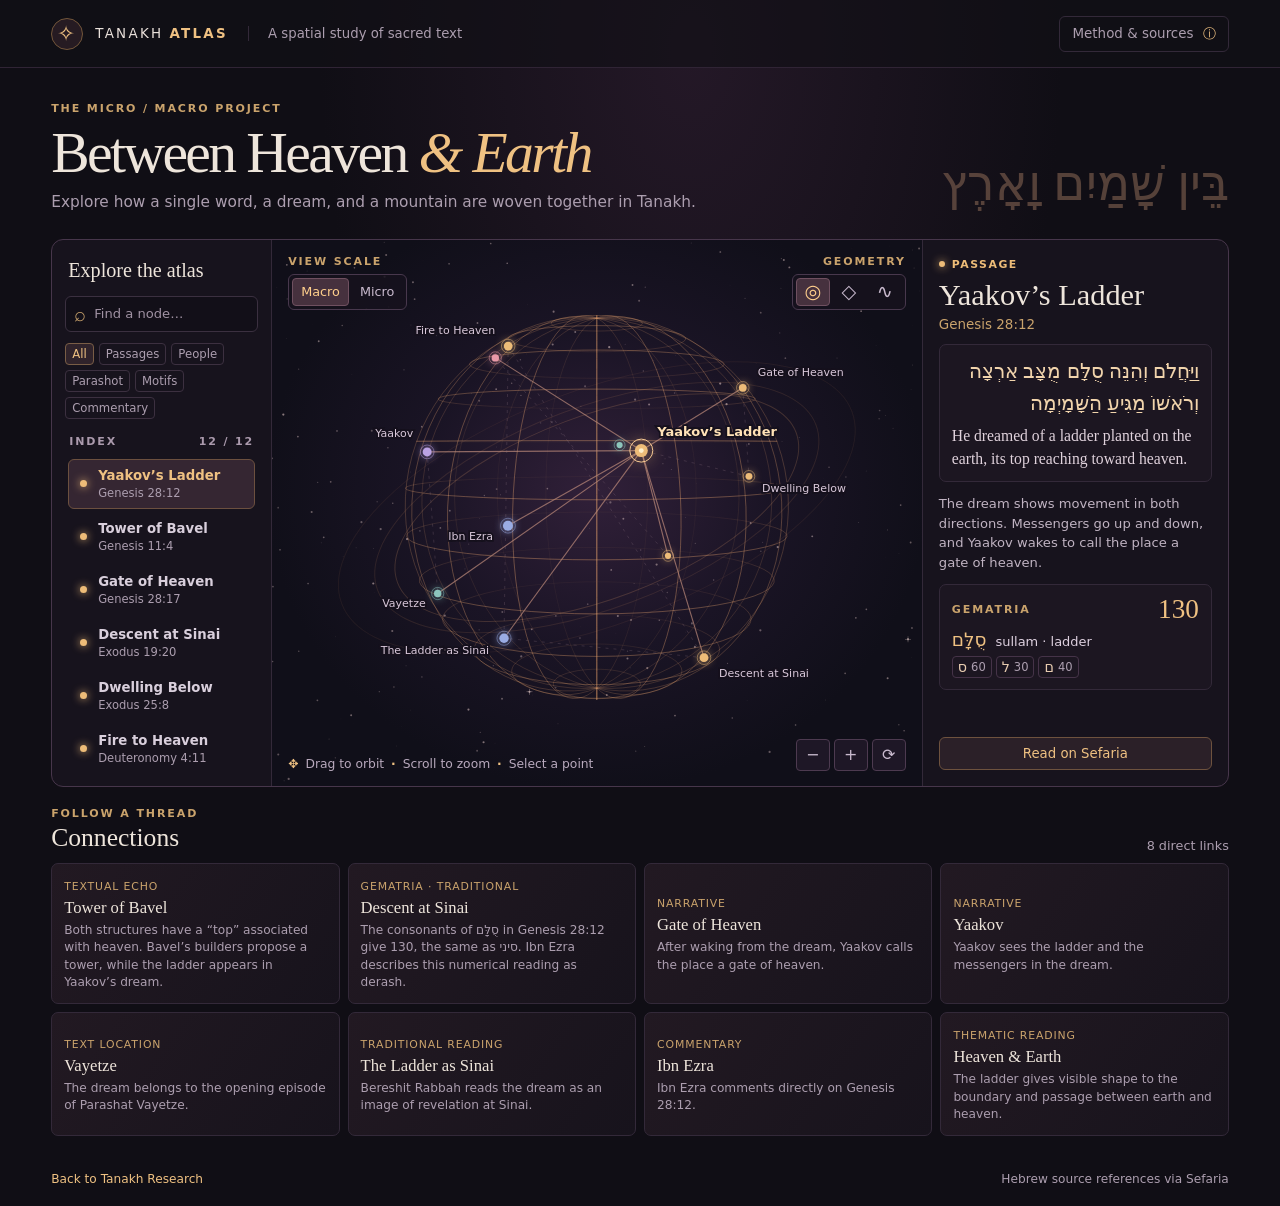
==== docs/atlas/index.html @ 1f118c9b "Publish the interactive Tanakh Atlas" ====
<!doctype html>
<html lang="en">
<head>
<meta charset="utf-8"><meta name="viewport" content="width=device-width, initial-scale=1">
<meta name="description" content="Explore Tanakh and Jewish source texts through an interactive, three-dimensional atlas.">
<title>Tanakh Atlas</title>
<link rel="stylesheet" href="atlas.css"><script src="data.js" defer></script><script src="atlas.js" defer></script>
</head>
<body>
<header class="top"><a class="brand" href="./"><span class="sigil" aria-hidden="true">✧</span> TANAKH <b>ATLAS</b></a><span class="brand-note">A spatial study of sacred text</span><button id="method" class="subtle" type="button">Method &amp; sources <span aria-hidden="true">ⓘ</span></button></header>
<main>
  <section class="intro"><div><div class="eyebrow">THE MICRO / MACRO PROJECT</div><h1>Between Heaven <i>&amp; Earth</i></h1><p>Explore how a single word, a dream, and a mountain are woven together in Tanakh.</p></div><span class="intro-hebrew" lang="he" dir="rtl" aria-hidden="true">בֵּין שָׁמַיִם וָאָרֶץ</span></section>
  <section class="workbench" aria-label="Interactive atlas">
    <aside class="browser">
      <h2>Explore the atlas</h2>
      <label class="search"><span aria-hidden="true">⌕</span><input id="search" type="search" placeholder="Find a node…" aria-label="Find a node"></label>
      <div class="filters" aria-label="Node type filters"></div>
      <div class="list-head"><span>INDEX</span><span id="count"></span></div>
      <div id="node-list" class="node-list"></div>
    </aside>
    <section class="scene" aria-label="Three-dimensional model">
      <div class="scene-top"><div><div class="eyebrow">VIEW SCALE</div><div class="segments" id="scales" aria-label="View scale"><button data-scale="macro" aria-pressed="true">Macro</button><button data-scale="micro" aria-pressed="false">Micro</button></div></div><div class="geometry"><div class="eyebrow">GEOMETRY</div><div class="segments" id="shapes" aria-label="Geometry"><button data-shape="sphere" aria-pressed="true" title="Sphere" aria-label="Sphere">◎</button><button data-shape="diamond" aria-pressed="false" title="Octahedron" aria-label="Octahedron">◇</button><button data-shape="helix" aria-pressed="false" title="Helix" aria-label="Helix">∿</button></div></div></div>
      <canvas id="universe" tabindex="0" aria-label="Rotatable 3D atlas. Drag to rotate, scroll to zoom, or use arrow keys and plus and minus. Select a node in the index or in the model."></canvas>
      <div class="scene-bottom"><p><span aria-hidden="true">✥</span> Drag to orbit <b>·</b> Scroll to zoom <b>·</b> Select a point</p><div class="camera" aria-label="Camera controls"><button id="minus" aria-label="Zoom out">−</button><button id="plus" aria-label="Zoom in">+</button><button id="reset" aria-label="Reset camera" title="Reset camera">⟳</button></div></div>
    </section>
    <aside class="inspector" aria-label="Selected node details" id="inspector"></aside>
  </section>
  <section class="connections" aria-labelledby="links-heading"><div class="connections-head"><div><div class="eyebrow">FOLLOW A THREAD</div><h2 id="links-heading">Connections</h2></div><span id="edge-count"></span></div><div id="edges" class="edge-list"></div></section>
</main>
<footer><a href="../">Back to Tanakh Research</a><span>Hebrew source references via Sefaria</span></footer>
<dialog id="guide"><div class="dialog-top"><h2>Method &amp; sources</h2><form method="dialog"><button aria-label="Close">×</button></form></div><p>This first atlas follows images of heaven and earth from Yaakov’s dream to Bavel, Sinai, and the Mishkan. It includes Torah passages, a person, parashot, motifs, and rabbinic readings. The source pane gives the reference, a Hebrew excerpt when available, the English sense, and a link to Sefaria.</p><dl><dt>Macro</dt><dd>The full set of nodes and documented links for this atlas.</dd><dt>Micro</dt><dd>The selected node and its direct neighbors. Following a link brings the new node’s neighborhood into view.</dd><dt>Geometry</dt><dd>Sphere, octahedron, and helix are three layouts for the same graph. Spatial proximity follows the layout. The labeled links carry the textual or interpretive relationships.</dd><dt>Gematria</dt><dd>Standard values (mispar hechrechi), with final letters valued like their ordinary forms. Vowel points, accents, punctuation, and spaces are ignored. Values apply to the specific Hebrew spelling shown. Numeric equality can be the basis of a derash, as with the ladder and Sinai.</dd><dt>Relationship labels</dt><dd>Text and narrative links come from the passages. Traditional links point to a named Jewish source. Thematic links represent a reading proposed by this atlas.</dd></dl><form method="dialog"><button class="action">Return to atlas</button></form></dialog>
</body></html>
---- docs/atlas/atlas.css ----
:root {
  color-scheme:dark; --bg:#100e15; --panel:#17131d; --line:#332939;
  --ink:#eee5db; --muted:#ac9eaf; --gold:#efc182; --soft-gold:#caa36c;
  font-family:system-ui,sans-serif; color:var(--ink); background:var(--bg);
}
* {box-sizing:border-box}
body {margin:0;min-width:280px;background:radial-gradient(ellipse at 54% 4%,#241827 0%,transparent 38%),var(--bg)}
button,input {font:inherit}
button {cursor:pointer;color:inherit}
a {color:var(--gold);text-decoration:none}
button:focus-visible,a:focus-visible,input:focus-visible,canvas:focus-visible {outline:2px solid var(--gold);outline-offset:3px}
button:disabled {cursor:default}
.top {height:68px;display:flex;align-items:center;gap:20px;padding:0 clamp(18px,4vw,64px);border-bottom:1px solid #302435;background:#111016aa}
.brand {display:flex;align-items:center;gap:6px;letter-spacing:.17em;font-size:.84rem;color:#eae1db;white-space:nowrap}
.brand b {color:var(--gold);font-weight:650}
.sigil {width:32px;height:32px;display:grid;place-items:center;margin-right:6px;border:1px solid #73563a;border-radius:50%;color:var(--gold);font-size:1.35rem;background:#261b22}
.brand-note {border-left:1px solid var(--line);padding-left:19px;color:var(--muted);font-size:.83rem}
.subtle {margin-left:auto;background:none;border:1px solid var(--line);border-radius:6px;padding:8px 12px;font-size:.84rem;color:var(--muted)}
.subtle span {color:var(--gold);padding-left:5px}
.subtle:hover,.camera button:hover,.segments button:hover {background:#332739;color:var(--ink)}
main {width:min(1500px,100%);margin:auto;padding:0 clamp(14px,4vw,64px)}
.intro {position:relative;display:flex;align-items:end;justify-content:space-between;gap:20px;padding:34px 0 24px}
.eyebrow,.list-head {font-size:.69rem;letter-spacing:.17em;color:var(--soft-gold);font-weight:650}
h1,h2,h3,p {margin:0}
h1,h2,h3 {font-family:Georgia,serif;font-weight:400}
h1 {font-size:clamp(2.35rem,4.5vw,4.25rem);line-height:1.02;letter-spacing:-.045em;margin:9px 0 8px}
h1 i {color:var(--gold);font-weight:400}
.intro p {color:var(--muted);font-size:.96rem;line-height:1.55}
.intro-hebrew {font-family:Georgia,serif;font-size:clamp(1.6rem,3.8vw,3.5rem);color:#8e6b57;opacity:.55;white-space:nowrap;margin-bottom:3px}
.workbench {display:grid;grid-template-columns:minmax(190px,220px) minmax(0,1fr) minmax(270px,306px);min-height:518px;border:1px solid #47364b;border-radius:12px;overflow:hidden;background:var(--panel)}
.browser,.inspector {min-width:0}
.browser {padding:19px 13px 14px;border-right:1px solid var(--line)}
.browser h2 {font-size:1.26rem;margin:0 3px 14px}
.search {display:flex;align-items:center;gap:6px;border:1px solid #3b3040;border-radius:6px;padding:0 8px;color:var(--soft-gold);background:#120f18;height:36px}
.search span {font-size:1.25rem}
.search input {width:100%;min-width:0;color:var(--ink);background:none;border:0;font-size:.82rem}
.search input::placeholder {color:#a092a3}
.filters {display:flex;gap:5px;flex-wrap:wrap;margin:11px 0 16px}
.filters button {font-size:.73rem;border:1px solid #3c3040;background:none;color:var(--muted);border-radius:4px;padding:3px 6px}
.filters button:hover,.filters button[aria-pressed=true] {color:var(--gold);border-color:#795d46;background:#30232b}
.list-head {display:flex;justify-content:space-between;color:#ab9aad;padding:0 4px 8px}
.node-list {display:grid;gap:3px;max-height:316px;overflow:auto;scrollbar-color:#5d475e transparent;padding:3px}
.node-row {width:100%;background:transparent;border:1px solid transparent;border-radius:6px;text-align:left;padding:8px 6px;display:grid;grid-template-columns:17px minmax(0,1fr);align-items:center;gap:6px;color:#d9cfdc}
.node-row:hover {background:#24202c}
.node-row[aria-current=true] {background:#352632;border-color:#6c503f;color:var(--gold)}
.node-row strong,.node-row small {display:block;overflow-wrap:anywhere}
.node-row strong {font-size:.83rem;font-weight:550}
.node-row small {font-size:.72rem;color:var(--muted);margin-top:3px}
.dot {width:7px;height:7px;border-radius:100%;background:var(--dot);box-shadow:0 0 9px var(--dot);justify-self:center}
.empty {padding:12px 4px;color:var(--muted);font-size:.86rem}
.scene {position:relative;min-width:0;min-height:520px;isolation:isolate;background:radial-gradient(ellipse at 50% 46%,#312039 0%,#1a1425 38%,#100f19 72%)}
.scene-top,.scene-bottom {position:absolute;left:0;right:0;z-index:2;display:flex;justify-content:space-between;align-items:end;padding:15px 16px;pointer-events:none}
.scene-top {top:0}.scene-bottom {bottom:0}
.scene-top button,.scene-bottom button {pointer-events:auto}
.geometry {text-align:right}
.segments {margin-top:6px;display:inline-flex;gap:2px;border:1px solid #48384d;background:#17121ddd;border-radius:6px;padding:3px}
.segments button,.camera button {border:1px solid transparent;background:none;border-radius:4px;color:#c9bace;min-width:34px;padding:5px 8px;font-size:.8rem;line-height:1.2}
.geometry button {font-size:1.2rem;padding:0 7px;min-height:28px}
.segments button[aria-pressed=true] {background:#46313e;border-color:#6f5060;color:#ffcf8c}
#universe {position:absolute;inset:0;width:100%;height:100%;display:block;touch-action:none;cursor:grab}
#universe.drag {cursor:grabbing}
#universe.hot {cursor:pointer}
.scene-bottom p {font-size:.77rem;color:#b8a9bd}
.scene-bottom p span,.scene-bottom p b {color:var(--gold);margin-right:3px}
.scene-bottom p b {margin-left:3px}
.camera {display:flex;gap:4px}
.camera button {background:#1e1726;border-color:#4d3a50;font-size:1rem;min-height:31px}
.inspector {border-left:1px solid var(--line);padding:18px 16px 16px;display:flex;flex-direction:column;gap:12px}
.card-type {font-size:.68rem;letter-spacing:.14em;text-transform:uppercase;color:var(--dot);display:flex;align-items:center;gap:7px;font-weight:650}
.card-type .dot {width:6px;height:6px}
.inspector h2 {font-size:1.9rem;line-height:1.05;margin-top:9px}
.reference {font-size:.84rem;color:var(--soft-gold);margin-top:6px}
.detail-box,.gem-box {border:1px solid var(--line);border-radius:7px;background:#1c1621;padding:11px 12px}
.hebrew {font-family:Georgia,serif;font-size:1.28rem;line-height:1.55;color:#f1d4ac;margin-bottom:5px}
.gloss {font-family:Georgia,serif;font-size:.98rem;line-height:1.45;color:#e0d2dc}
.node-note {font-size:.82rem;color:#c0b3c2;line-height:1.48}
.gem-box {display:grid;gap:6px}
.gem-top {display:flex;align-items:center;justify-content:space-between;gap:8px}
.gem-number {font-family:Georgia,serif;font-size:1.7rem;line-height:1;color:var(--gold)}
.gem-word {color:#ddd0df;font-size:.81rem}
.gem-word b {font-weight:450;color:var(--gold);font-size:1.15rem;margin-right:5px}
.letters {display:flex;flex-wrap:wrap;gap:4px}
.letters span {font-size:.72rem;color:var(--muted);border:1px solid #453348;padding:2px 5px;border-radius:4px}
.letters b {color:#e8ccb0;font-size:.89rem;font-weight:400;margin-right:4px}
.source-link,.action {display:block;text-align:center;border:1px solid #6e523e;background:#2b2028;color:var(--gold);border-radius:6px;padding:8px 10px;font-size:.83rem}
.source-link {margin-top:auto}
.source-link:hover,.action:hover {background:#41303a}
.connections {padding-top:20px}
.connections-head {display:flex;justify-content:space-between;align-items:end;margin-bottom:10px}
.connections h2 {font-size:1.6rem;margin-top:3px}
#edge-count {color:var(--muted);font-size:.8rem}
.edge-list {display:grid;grid-template-columns:repeat(4,minmax(0,1fr));gap:8px}
.edge {display:block;text-align:left;width:100%;padding:11px 12px;border-radius:7px;background:linear-gradient(125deg,#221922,#17131c);border:1px solid var(--line)}
.edge:hover {border-color:#9b7252;background:#251c2a}
.edge-kind {color:var(--soft-gold);font-size:.68rem;letter-spacing:.08em;text-transform:uppercase}
.edge strong {display:block;font-family:Georgia,serif;font-weight:400;font-size:1.04rem;margin:4px 0}
.edge p {color:var(--muted);font-size:.76rem;line-height:1.45}
footer {display:flex;justify-content:space-between;gap:12px;width:min(1500px,100%);margin:22px auto 0;padding:14px clamp(14px,4vw,64px) 20px;color:var(--muted);font-size:.76rem}
dialog {background:#201923;color:var(--ink);border:1px solid #594259;border-radius:10px;width:min(570px,calc(100% - 32px));max-height:calc(100dvh - 36px);padding:20px;line-height:1.5}
dialog::backdrop {background:#08070cbb;backdrop-filter:blur(4px)}
.dialog-top {display:flex;justify-content:space-between;align-items:center;margin-bottom:8px}
.dialog-top button {border:0;background:none;color:var(--gold);font-size:1.5rem}
dialog dt {color:var(--gold);font-weight:550;margin-top:9px}
dialog dd {margin:0;color:var(--muted)}
@media(max-width:1100px) { .workbench {grid-template-columns:172px minmax(0,1fr) 254px} .inspector {padding-inline:12px} .scene-top,.scene-bottom {padding-inline:10px} }
@media(max-width:870px) { .workbench {grid-template-columns:160px minmax(0,1fr)} .inspector {grid-column:1/-1;border-left:0;border-top:1px solid var(--line);display:grid;grid-template-columns:1fr 1fr} .source-link {margin-top:0;align-self:end} .edge-list {grid-template-columns:repeat(2,minmax(0,1fr))} }
@media(max-width:560px) { .top {gap:8px;height:55px}.brand-note,.intro-hebrew {display:none}.intro {padding:22px 0 17px}.workbench {display:flex;flex-direction:column}.scene {order:-1;min-height:418px}.browser {border:none;border-top:1px solid var(--line)}.node-list {grid-template-columns:1fr 1fr;max-height:150px}.inspector {display:flex}.scene-bottom p {font-size:.68rem}.camera button {min-width:28px;padding:4px}.edge-list {gap:6px}.edge {padding:8px}.subtle {font-size:.75rem;padding:6px} }

.letters span {display:inline-flex;align-items:center;gap:4px}.letters b {margin:0}
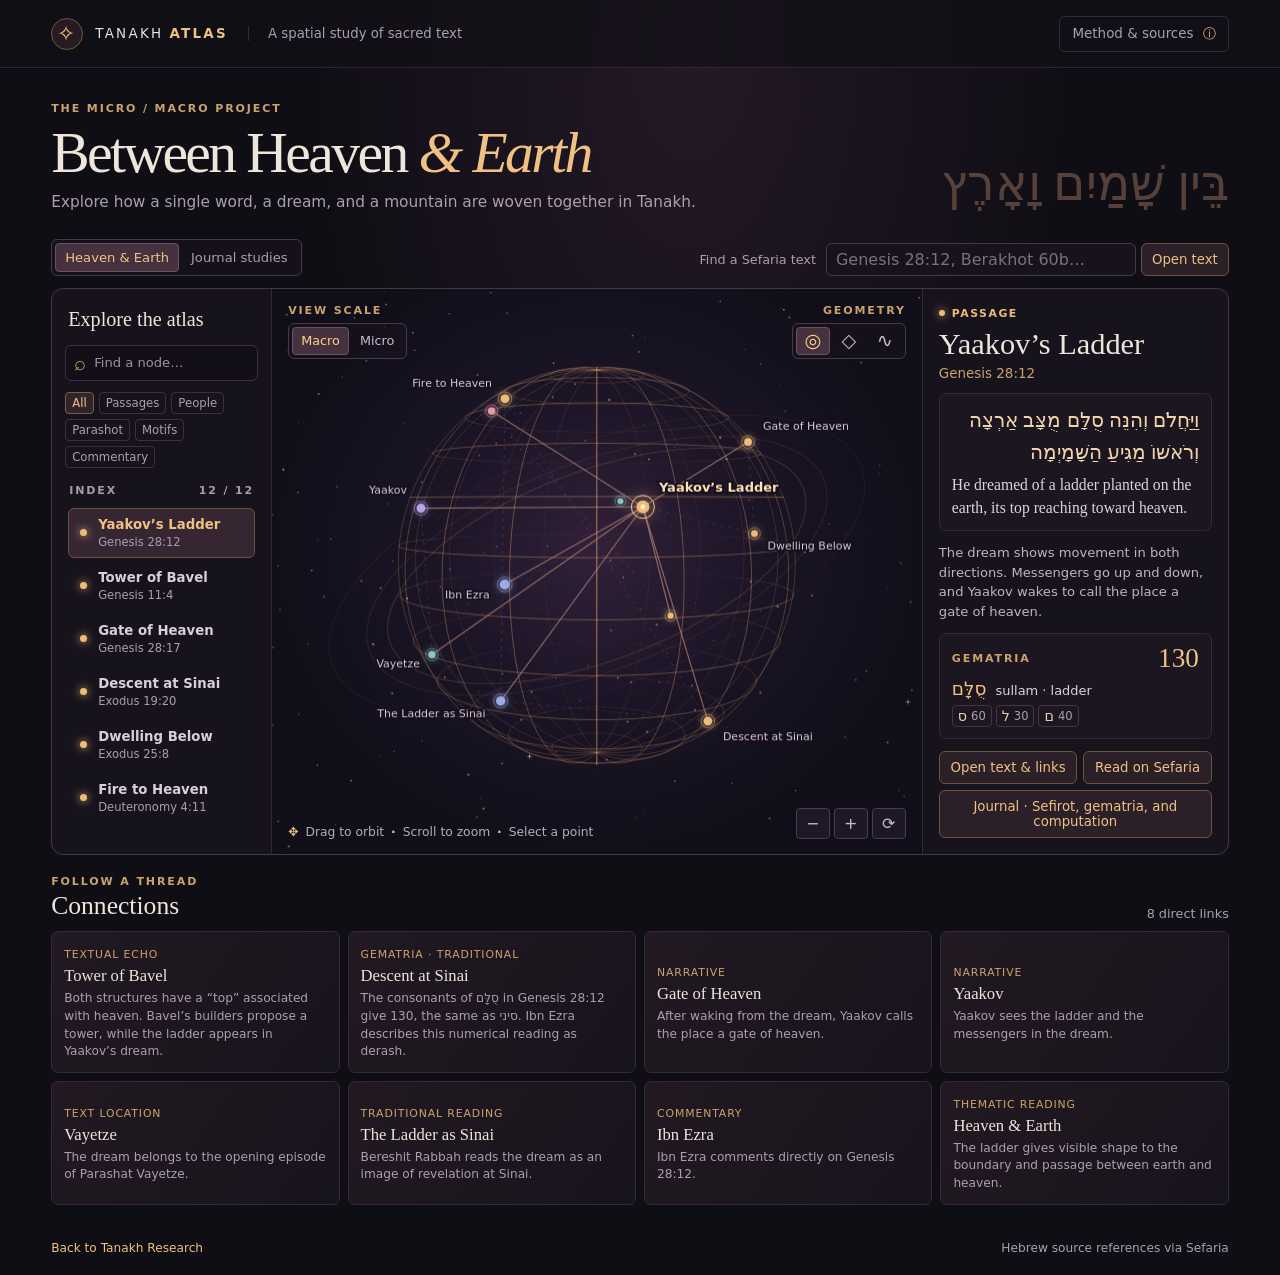
==== commit 4699e231: "Connect journal studies and live Sefaria texts to the atlas" ====
--- a/docs/atlas/index.html
+++ b/docs/atlas/index.html
@@ -4,12 +4,17 @@
 <meta charset="utf-8"><meta name="viewport" content="width=device-width, initial-scale=1">
 <meta name="description" content="Explore Tanakh and Jewish source texts through an interactive, three-dimensional atlas.">
 <title>Tanakh Atlas</title>
-<link rel="stylesheet" href="atlas.css"><script src="data.js" defer></script><script src="atlas.js" defer></script>
+<link rel="stylesheet" href="atlas.css?v=2"><script src="data.js?v=2" defer></script><script src="journal.js?v=2" defer></script><script src="atlas.js?v=2" defer></script><script src="explorer.js?v=2" defer></script>
 </head>
 <body>
 <header class="top"><a class="brand" href="./"><span class="sigil" aria-hidden="true">✧</span> TANAKH <b>ATLAS</b></a><span class="brand-note">A spatial study of sacred text</span><button id="method" class="subtle" type="button">Method &amp; sources <span aria-hidden="true">ⓘ</span></button></header>
 <main>
-  <section class="intro"><div><div class="eyebrow">THE MICRO / MACRO PROJECT</div><h1>Between Heaven <i>&amp; Earth</i></h1><p>Explore how a single word, a dream, and a mountain are woven together in Tanakh.</p></div><span class="intro-hebrew" lang="he" dir="rtl" aria-hidden="true">בֵּין שָׁמַיִם וָאָרֶץ</span></section>
+  <section class="intro"><div><div class="eyebrow">THE MICRO / MACRO PROJECT</div><h1 id="atlas-title">Between Heaven <i>&amp; Earth</i></h1><p id="atlas-intro">Explore how a single word, a dream, and a mountain are woven together in Tanakh.</p></div><span class="intro-hebrew" lang="he" dir="rtl" aria-hidden="true">בֵּין שָׁמַיִם וָאָרֶץ</span></section>
+  <div class="explore-bar">
+    <nav class="segments" aria-label="Atlas collections"><a href="./" id="curated-mode">Heaven &amp; Earth</a><a href="?view=journal" id="journal-mode">Journal studies</a></nav>
+    <form id="lookup" role="search"><label for="sefaria-query">Find a Sefaria text</label><div class="lookup-input"><input id="sefaria-query" name="ref" type="search" dir="auto" placeholder="Genesis 28:12, Berakhot 60b…" required maxlength="400"><button class="action">Open text</button></div></form>
+  </div>
+  <p id="lookup-status" role="status" hidden></p><div id="suggestions" hidden></div>
   <section class="workbench" aria-label="Interactive atlas">
     <aside class="browser">
       <h2>Explore the atlas</h2>
@@ -21,12 +26,13 @@
     <section class="scene" aria-label="Three-dimensional model">
       <div class="scene-top"><div><div class="eyebrow">VIEW SCALE</div><div class="segments" id="scales" aria-label="View scale"><button data-scale="macro" aria-pressed="true">Macro</button><button data-scale="micro" aria-pressed="false">Micro</button></div></div><div class="geometry"><div class="eyebrow">GEOMETRY</div><div class="segments" id="shapes" aria-label="Geometry"><button data-shape="sphere" aria-pressed="true" title="Sphere" aria-label="Sphere">◎</button><button data-shape="diamond" aria-pressed="false" title="Octahedron" aria-label="Octahedron">◇</button><button data-shape="helix" aria-pressed="false" title="Helix" aria-label="Helix">∿</button></div></div></div>
       <canvas id="universe" tabindex="0" aria-label="Rotatable 3D atlas. Drag to rotate, scroll to zoom, or use arrow keys and plus and minus. Select a node in the index or in the model."></canvas>
+      <div id="media-preview" hidden></div>
       <div class="scene-bottom"><p><span aria-hidden="true">✥</span> Drag to orbit <b>·</b> Scroll to zoom <b>·</b> Select a point</p><div class="camera" aria-label="Camera controls"><button id="minus" aria-label="Zoom out">−</button><button id="plus" aria-label="Zoom in">+</button><button id="reset" aria-label="Reset camera" title="Reset camera">⟳</button></div></div>
     </section>
     <aside class="inspector" aria-label="Selected node details" id="inspector"></aside>
   </section>
-  <section class="connections" aria-labelledby="links-heading"><div class="connections-head"><div><div class="eyebrow">FOLLOW A THREAD</div><h2 id="links-heading">Connections</h2></div><span id="edge-count"></span></div><div id="edges" class="edge-list"></div></section>
+  <section class="connections" aria-labelledby="links-heading"><div class="connections-head"><div><div class="eyebrow">FOLLOW A THREAD</div><h2 id="links-heading">Connections</h2></div><span id="edge-count"></span></div><div id="edges" class="edge-list"></div><nav id="link-pages" aria-label="Connection pages" hidden></nav></section>
 </main>
 <footer><a href="../">Back to Tanakh Research</a><span>Hebrew source references via Sefaria</span></footer>
-<dialog id="guide"><div class="dialog-top"><h2>Method &amp; sources</h2><form method="dialog"><button aria-label="Close">×</button></form></div><p>This first atlas follows images of heaven and earth from Yaakov’s dream to Bavel, Sinai, and the Mishkan. It includes Torah passages, a person, parashot, motifs, and rabbinic readings. The source pane gives the reference, a Hebrew excerpt when available, the English sense, and a link to Sefaria.</p><dl><dt>Macro</dt><dd>The full set of nodes and documented links for this atlas.</dd><dt>Micro</dt><dd>The selected node and its direct neighbors. Following a link brings the new node’s neighborhood into view.</dd><dt>Geometry</dt><dd>Sphere, octahedron, and helix are three layouts for the same graph. Spatial proximity follows the layout. The labeled links carry the textual or interpretive relationships.</dd><dt>Gematria</dt><dd>Standard values (mispar hechrechi), with final letters valued like their ordinary forms. Vowel points, accents, punctuation, and spaces are ignored. Values apply to the specific Hebrew spelling shown. Numeric equality can be the basis of a derash, as with the ladder and Sinai.</dd><dt>Relationship labels</dt><dd>Text and narrative links come from the passages. Traditional links point to a named Jewish source. Thematic links represent a reading proposed by this atlas.</dd></dl><form method="dialog"><button class="action">Return to atlas</button></form></dialog>
+<dialog id="guide"><div class="dialog-top"><h2>Method &amp; sources</h2><form method="dialog"><button aria-label="Close">×</button></form></div><p>This first atlas follows images of heaven and earth from Yaakov’s dream to Bavel, Sinai, and the Mishkan. It includes Torah passages, a person, parashot, motifs, and rabbinic readings. The source pane gives the reference, a Hebrew excerpt when available, the English sense, and a link to Sefaria.</p><dl><dt>Macro</dt><dd>The overview of the current collection. Journal studies reveal their citations in Micro view. Sefaria displays connections in batches.</dd><dt>Micro</dt><dd>The selected node and its direct neighbors. Following a link brings the new node’s neighborhood into view.</dd><dt>Geometry</dt><dd>Sphere, octahedron, and helix are three layouts for the same graph. Spatial proximity follows the layout. The labeled links carry the textual or interpretive relationships.</dd><dt>Gematria</dt><dd>Standard values (mispar hechrechi), with final letters valued like their ordinary forms. Vowel points, accents, punctuation, and spaces are ignored. Values apply to the specific Hebrew spelling shown. Numeric equality can be the basis of a derash, as with the ladder and Sinai.</dd><dt>Relationship labels</dt><dd>Text and narrative links come from the passages. Traditional links point to a named Jewish source. Thematic links represent a reading proposed by this atlas. Journal citations show where an article cites a source. In the Sefaria reader, relationship labels and source anchors come from Sefaria’s Links API.</dd></dl><form method="dialog"><button class="action">Return to atlas</button></form></dialog>
 </body></html>
--- a/docs/atlas/atlas.css
+++ b/docs/atlas/atlas.css
@@ -107,3 +107,32 @@
 @media(max-width:560px) { .top {gap:8px;height:55px}.brand-note,.intro-hebrew {display:none}.intro {padding:22px 0 17px}.workbench {display:flex;flex-direction:column}.scene {order:-1;min-height:418px}.browser {border:none;border-top:1px solid var(--line)}.node-list {grid-template-columns:1fr 1fr;max-height:150px}.inspector {display:flex}.scene-bottom p {font-size:.68rem}.camera button {min-width:28px;padding:4px}.edge-list {gap:6px}.edge {padding:8px}.subtle {font-size:.75rem;padding:6px} }
 
 .letters span {display:inline-flex;align-items:center;gap:4px}.letters b {margin:0}
+.explore-bar {display:flex;justify-content:space-between;align-items:end;gap:12px;flex-wrap:wrap;margin:0 0 12px}
+.explore-bar .segments {margin:0}
+.explore-bar nav a {color:var(--muted);padding:6px 9px;font-size:.82rem;border:1px solid transparent;border-radius:4px}
+.explore-bar nav a:hover,.explore-bar nav a[aria-current] {background:#46313e;border-color:#6f5060;color:var(--gold)}
+#lookup {display:flex;flex-wrap:wrap;align-items:center;gap:7px 10px}
+#lookup label {font-size:.8rem;color:var(--muted)}
+.lookup-input {display:flex;gap:5px}
+.lookup-input input {color:var(--ink);background:#17121d;border:1px solid #48384d;border-radius:6px;padding:6px 9px;width:clamp(155px,25vw,310px)}
+.lookup-input .action {white-space:nowrap}
+#lookup-status {color:var(--gold);font-size:.86rem;margin:0 0 12px}
+#suggestions,#link-pages,.inspector-actions,.text-pagination {display:flex;flex-wrap:wrap;gap:6px;margin:0 0 12px}
+#link-pages {margin:10px 0 0;align-items:center}
+#link-pages span,.text-pagination span {color:var(--muted);font-size:.78rem;align-self:center}
+.inspector-actions {margin:auto 0 0}
+.inspector-actions > * {flex:1 1 auto}
+.inspector-actions .source-link {margin:0}
+button.action:disabled {opacity:.45}
+.reader {display:grid;gap:8px}
+.reader details {border:1px solid var(--line);border-radius:6px;padding:7px 9px}
+.reader summary {cursor:pointer;font-size:.81rem;color:var(--gold)}
+.reader .reader-text {max-height:185px;overflow:auto;margin-top:7px;padding-inline:3px;scrollbar-color:#63465f transparent}
+.reader-text p {margin-bottom:8px;white-space:pre-wrap;overflow-wrap:anywhere}
+.reader-ident {display:block;font-size:.72rem;color:var(--muted);margin-top:2px}
+.text-pagination {margin:0}
+.reader-media {width:100%;display:block;margin-top:6px}
+#media-preview {position:absolute;top:64px;right:10px;z-index:1;width:min(175px,42%);pointer-events:none;background:#18121e;border:1px solid var(--line);border-radius:6px;overflow:hidden}
+#media-preview video {display:block;width:100%}
+[hidden] {display:none !important}
+@media(max-width:560px) {#lookup {width:100%}.lookup-input {width:100%}.lookup-input input {flex:1;min-width:0}.intro-hebrew {display:none}}
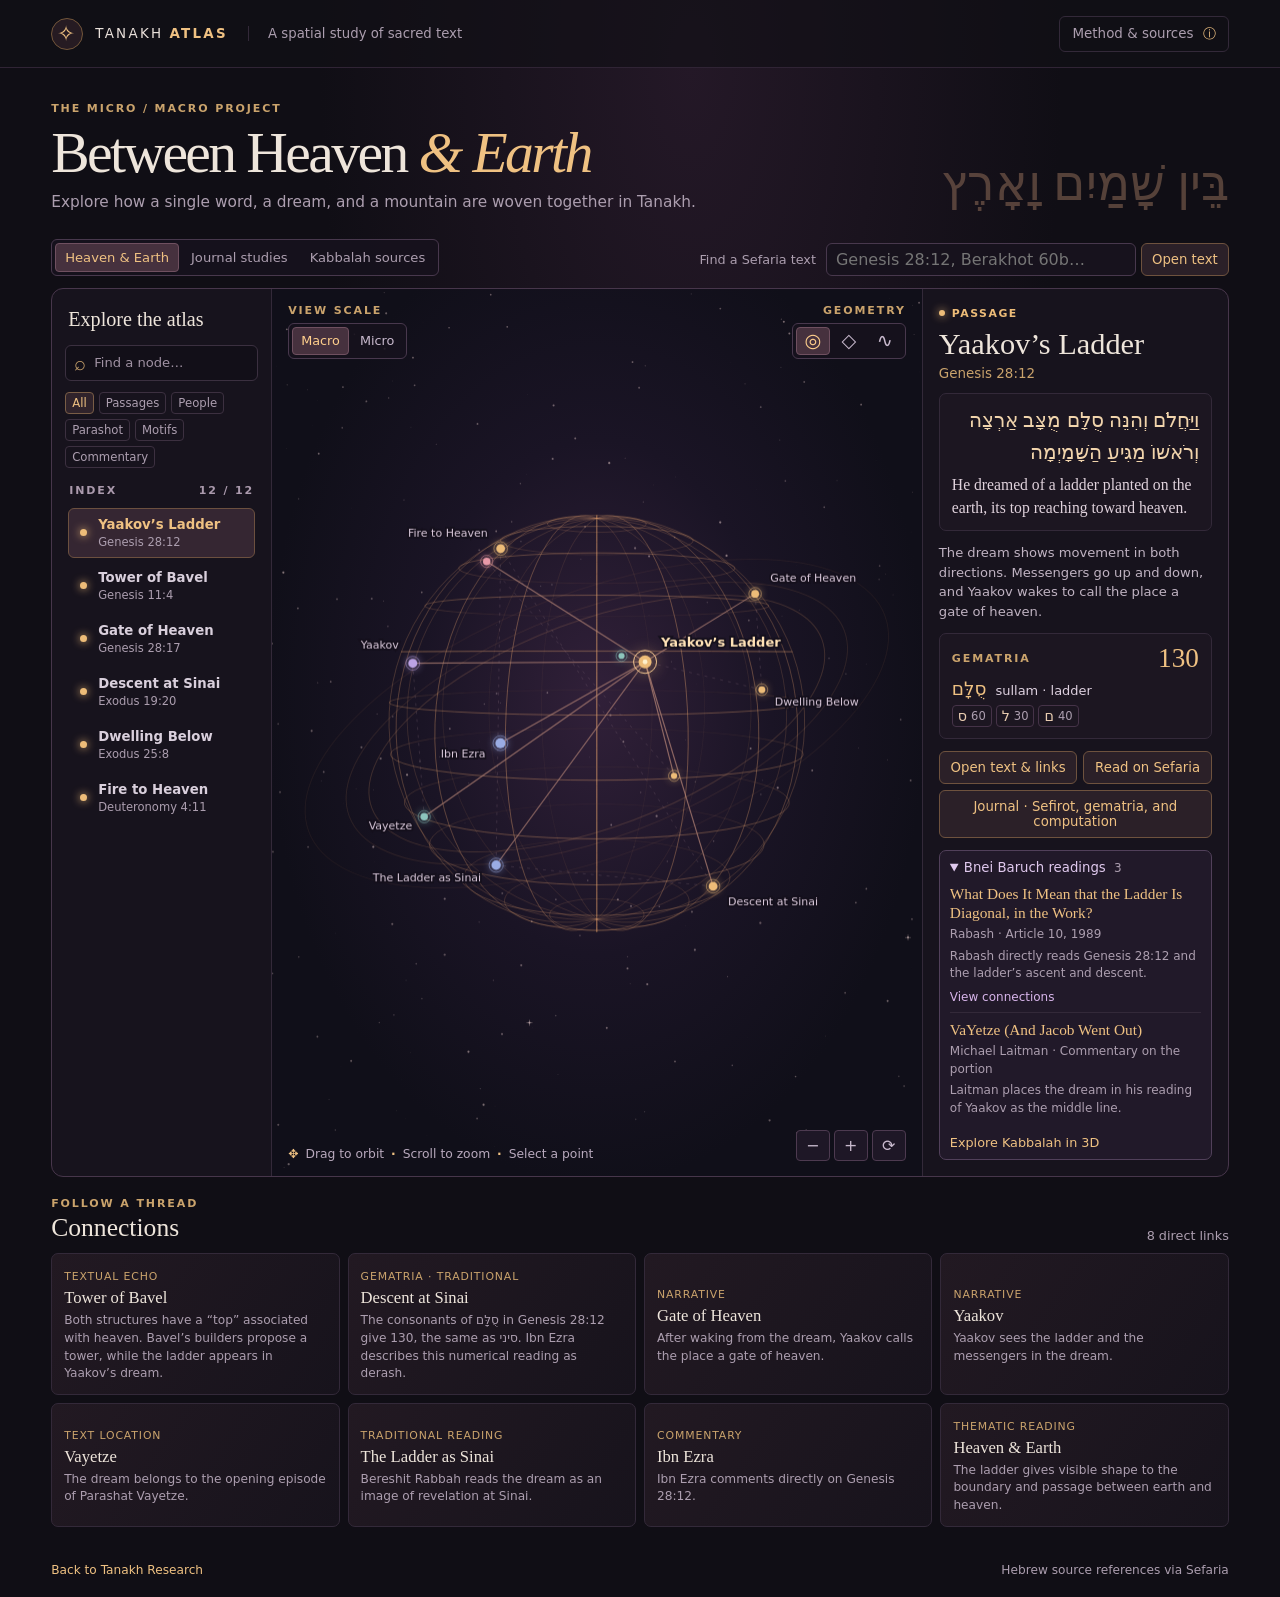
==== commit 0361c7e6: "Add the Bnei Baruch source layer to Tanakh Atlas" ====
--- a/docs/atlas/index.html
+++ b/docs/atlas/index.html
@@ -4,14 +4,14 @@
 <meta charset="utf-8"><meta name="viewport" content="width=device-width, initial-scale=1">
 <meta name="description" content="Explore Tanakh and Jewish source texts through an interactive, three-dimensional atlas.">
 <title>Tanakh Atlas</title>
-<link rel="stylesheet" href="atlas.css?v=2"><script src="data.js?v=2" defer></script><script src="journal.js?v=2" defer></script><script src="atlas.js?v=2" defer></script><script src="explorer.js?v=2" defer></script>
+<link rel="stylesheet" href="atlas.css?v=3"><script src="data.js?v=3" defer></script><script src="journal.js?v=3" defer></script><script src="atlas.js?v=3" defer></script><script src="lineage-data.js?v=3" defer></script><script src="explorer.js?v=3" defer></script><script src="lineage.js?v=3" defer></script>
 </head>
 <body>
 <header class="top"><a class="brand" href="./"><span class="sigil" aria-hidden="true">✧</span> TANAKH <b>ATLAS</b></a><span class="brand-note">A spatial study of sacred text</span><button id="method" class="subtle" type="button">Method &amp; sources <span aria-hidden="true">ⓘ</span></button></header>
 <main>
   <section class="intro"><div><div class="eyebrow">THE MICRO / MACRO PROJECT</div><h1 id="atlas-title">Between Heaven <i>&amp; Earth</i></h1><p id="atlas-intro">Explore how a single word, a dream, and a mountain are woven together in Tanakh.</p></div><span class="intro-hebrew" lang="he" dir="rtl" aria-hidden="true">בֵּין שָׁמַיִם וָאָרֶץ</span></section>
   <div class="explore-bar">
-    <nav class="segments" aria-label="Atlas collections"><a href="./" id="curated-mode">Heaven &amp; Earth</a><a href="?view=journal" id="journal-mode">Journal studies</a></nav>
+    <nav class="segments" aria-label="Atlas collections"><a href="./" id="curated-mode">Heaven &amp; Earth</a><a href="?view=journal" id="journal-mode">Journal studies</a><a href="?layer" id="lineage-mode">Kabbalah sources</a></nav>
     <form id="lookup" role="search"><label for="sefaria-query">Find a Sefaria text</label><div class="lookup-input"><input id="sefaria-query" name="ref" type="search" dir="auto" placeholder="Genesis 28:12, Berakhot 60b…" required maxlength="400"><button class="action">Open text</button></div></form>
   </div>
   <p id="lookup-status" role="status" hidden></p><div id="suggestions" hidden></div>
@@ -34,5 +34,5 @@
   <section class="connections" aria-labelledby="links-heading"><div class="connections-head"><div><div class="eyebrow">FOLLOW A THREAD</div><h2 id="links-heading">Connections</h2></div><span id="edge-count"></span></div><div id="edges" class="edge-list"></div><nav id="link-pages" aria-label="Connection pages" hidden></nav></section>
 </main>
 <footer><a href="../">Back to Tanakh Research</a><span>Hebrew source references via Sefaria</span></footer>
-<dialog id="guide"><div class="dialog-top"><h2>Method &amp; sources</h2><form method="dialog"><button aria-label="Close">×</button></form></div><p>This first atlas follows images of heaven and earth from Yaakov’s dream to Bavel, Sinai, and the Mishkan. It includes Torah passages, a person, parashot, motifs, and rabbinic readings. The source pane gives the reference, a Hebrew excerpt when available, the English sense, and a link to Sefaria.</p><dl><dt>Macro</dt><dd>The overview of the current collection. Journal studies reveal their citations in Micro view. Sefaria displays connections in batches.</dd><dt>Micro</dt><dd>The selected node and its direct neighbors. Following a link brings the new node’s neighborhood into view.</dd><dt>Geometry</dt><dd>Sphere, octahedron, and helix are three layouts for the same graph. Spatial proximity follows the layout. The labeled links carry the textual or interpretive relationships.</dd><dt>Gematria</dt><dd>Standard values (mispar hechrechi), with final letters valued like their ordinary forms. Vowel points, accents, punctuation, and spaces are ignored. Values apply to the specific Hebrew spelling shown. Numeric equality can be the basis of a derash, as with the ladder and Sinai.</dd><dt>Relationship labels</dt><dd>Text and narrative links come from the passages. Traditional links point to a named Jewish source. Thematic links represent a reading proposed by this atlas. Journal citations show where an article cites a source. In the Sefaria reader, relationship labels and source anchors come from Sefaria’s Links API.</dd></dl><form method="dialog"><button class="action">Return to atlas</button></form></dialog>
+<dialog id="guide"><div class="dialog-top"><h2>Method &amp; sources</h2><form method="dialog"><button aria-label="Close">×</button></form></div><p>This first atlas follows images of heaven and earth from Yaakov’s dream to Bavel, Sinai, and the Mishkan. It includes Torah passages, a person, parashot, motifs, and rabbinic readings. The source pane gives the reference, a Hebrew excerpt when available, the English sense, and a link to Sefaria.</p><dl><dt>Macro</dt><dd>The overview of the current collection. Journal studies reveal their citations in Micro view. Sefaria displays connections in batches.</dd><dt>Micro</dt><dd>The selected node and its direct neighbors. Following a link brings the new node’s neighborhood into view.</dd><dt>Geometry</dt><dd>Sphere, octahedron, and helix are three layouts for the same graph. Spatial proximity follows the layout. The labeled links carry the textual or interpretive relationships.</dd><dt>Gematria</dt><dd>Standard values (mispar hechrechi), with final letters valued like their ordinary forms. Vowel points, accents, punctuation, and spaces are ignored. Values apply to the specific Hebrew spelling shown. Numeric equality can be the basis of a derash, as with the ladder and Sinai.</dd><dt>Bnei Baruch readings</dt><dd>Readings appear with author and locator. A comparison in the atlas can place two texts beside each other even when the lineage source does not discuss the passage directly.</dd><dt>Relationship labels</dt><dd>Text and narrative links come from the passages. Traditional links point to a named Jewish source. Thematic links represent a reading proposed by this atlas. Journal citations show where an article cites a source. In the Sefaria reader, relationship labels and source anchors come from Sefaria’s Links API.</dd></dl><form method="dialog"><button class="action">Return to atlas</button></form></dialog>
 </body></html>
--- a/docs/atlas/atlas.css
+++ b/docs/atlas/atlas.css
@@ -136,3 +136,13 @@
 #media-preview video {display:block;width:100%}
 [hidden] {display:none !important}
 @media(max-width:560px) {#lookup {width:100%}.lookup-input {width:100%}.lookup-input input {flex:1;min-width:0}.intro-hebrew {display:none}}
+.lineage-shelf {border:1px solid #51405a;border-radius:7px;background:#211929;padding:9px 10px}
+.lineage-shelf summary {color:#e0c9ee;cursor:pointer;font-size:.83rem}
+.lineage-shelf summary span {margin-left:4px;color:var(--muted);font-size:.75rem}
+.lineage-shelf ul {margin:9px 0;padding:0;list-style:none;max-height:242px;overflow:auto;scrollbar-color:#63465f transparent}
+.lineage-shelf li {padding:7px 0;border-bottom:1px solid var(--line)}
+.lineage-shelf li:first-child {padding-top:0}
+.lineage-shelf li a {font-family:Georgia,serif;font-size:.96rem}
+.lineage-shelf small,.lineage-shelf p {display:block;color:var(--muted);font-size:.75rem;line-height:1.45;margin:4px 0}
+.lineage-map-link,.lineage-library {display:block;margin:8px 0 0;font-size:.8rem}
+.lineage-shelf .lineage-node-link {color:#d8b5eb;font:inherit;font-size:.75rem}
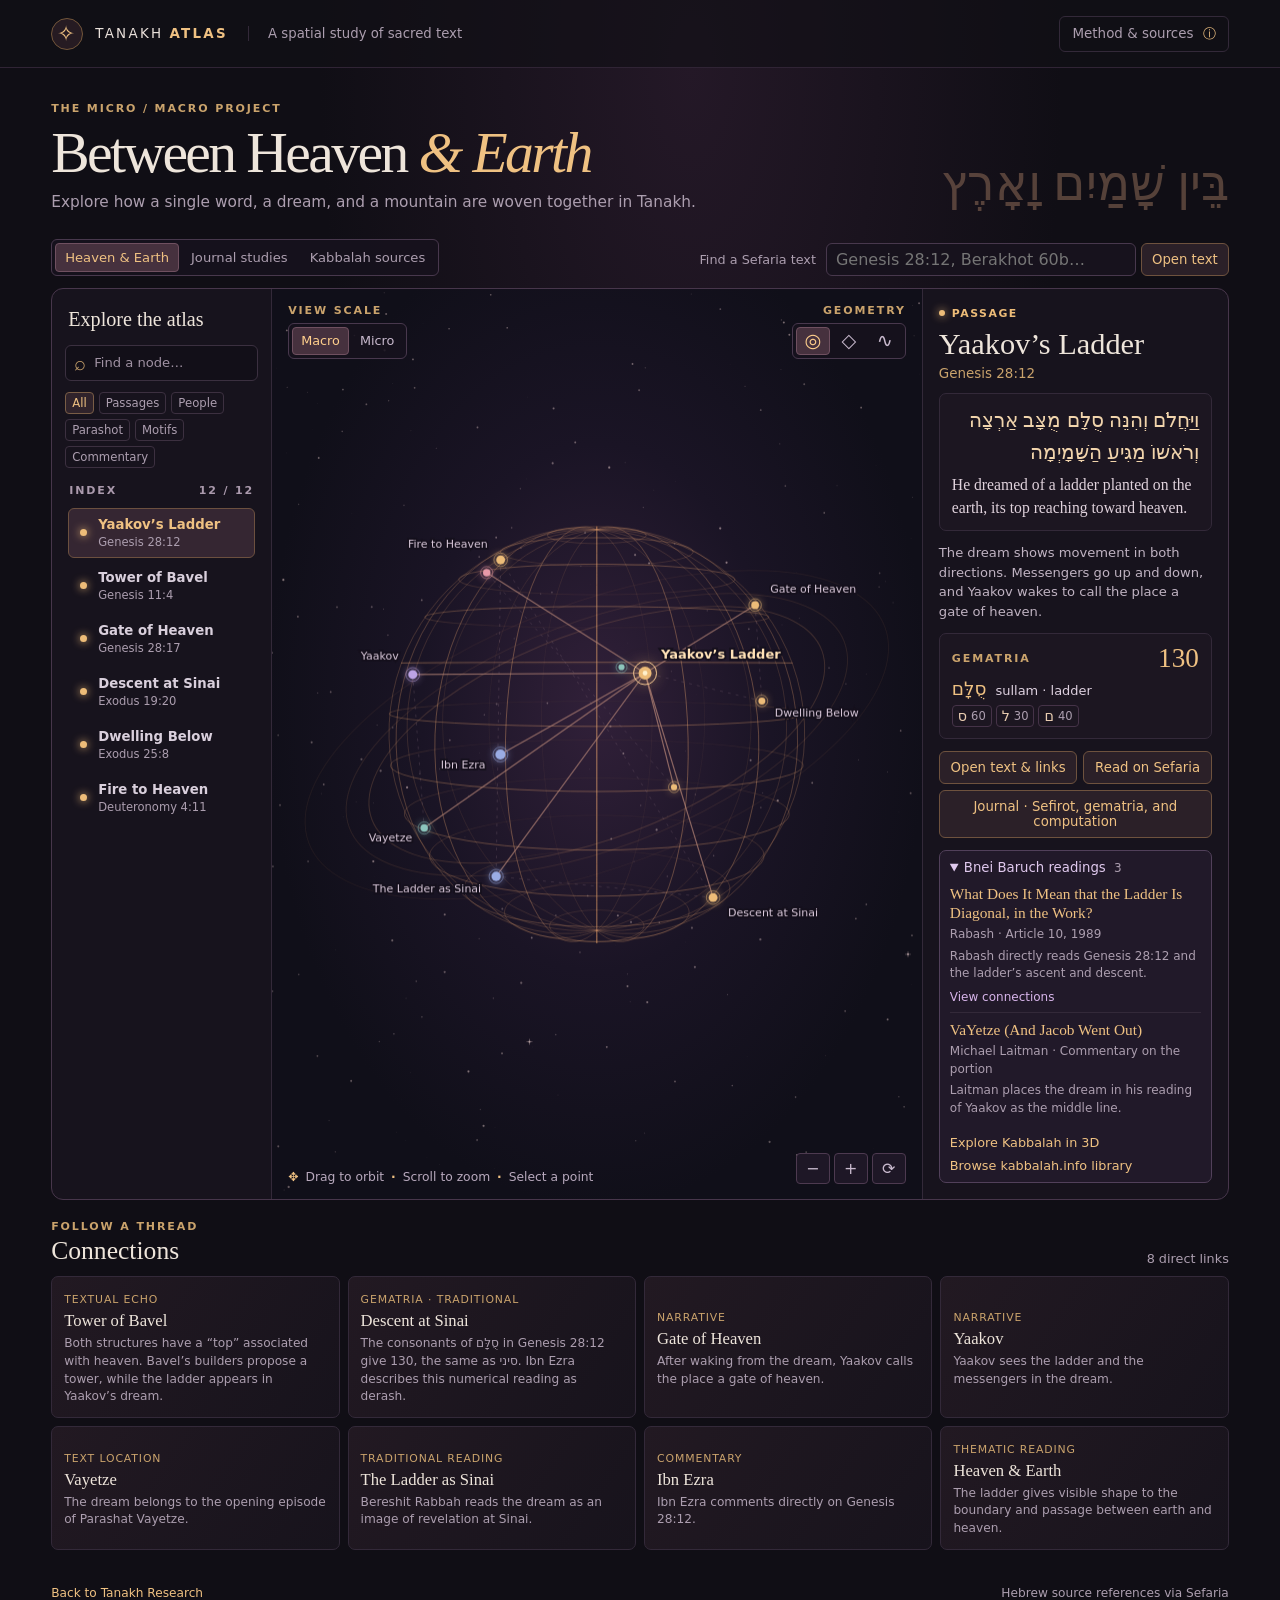
==== commit 285db28c: "Link atlas sources to the kabbalah.info library" ====
--- a/docs/atlas/index.html
+++ b/docs/atlas/index.html
@@ -4,7 +4,7 @@
 <meta charset="utf-8"><meta name="viewport" content="width=device-width, initial-scale=1">
 <meta name="description" content="Explore Tanakh and Jewish source texts through an interactive, three-dimensional atlas.">
 <title>Tanakh Atlas</title>
-<link rel="stylesheet" href="atlas.css?v=3"><script src="data.js?v=3" defer></script><script src="journal.js?v=3" defer></script><script src="atlas.js?v=3" defer></script><script src="lineage-data.js?v=3" defer></script><script src="explorer.js?v=3" defer></script><script src="lineage.js?v=3" defer></script>
+<link rel="stylesheet" href="atlas.css?v=4"><script src="data.js?v=4" defer></script><script src="journal.js?v=4" defer></script><script src="atlas.js?v=4" defer></script><script src="lineage-data.js?v=4" defer></script><script src="explorer.js?v=4" defer></script><script src="lineage.js?v=4" defer></script>
 </head>
 <body>
 <header class="top"><a class="brand" href="./"><span class="sigil" aria-hidden="true">✧</span> TANAKH <b>ATLAS</b></a><span class="brand-note">A spatial study of sacred text</span><button id="method" class="subtle" type="button">Method &amp; sources <span aria-hidden="true">ⓘ</span></button></header>
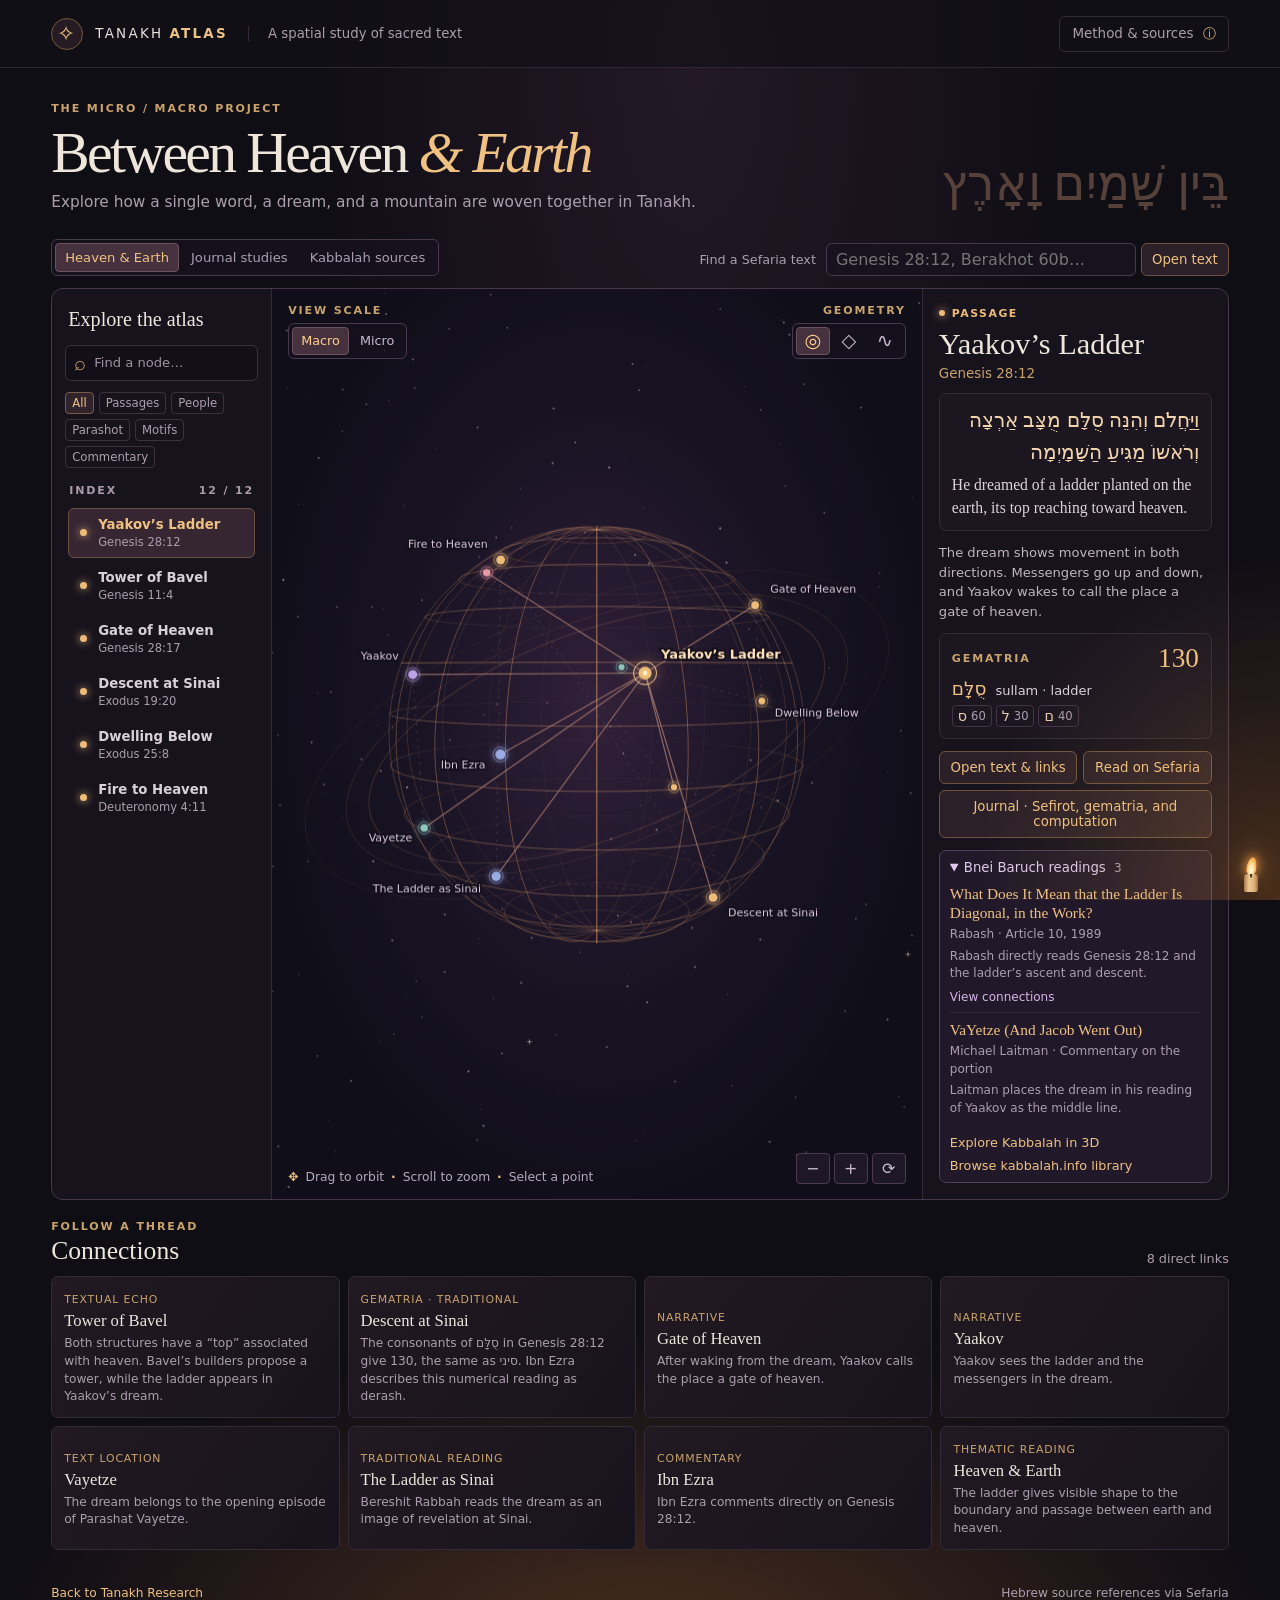
==== commit 295c24ac: "Carry animated candlelight through the journal and atlas" ====
--- a/docs/atlas/index.html
+++ b/docs/atlas/index.html
@@ -5,6 +5,7 @@
 <meta name="description" content="Explore Tanakh and Jewish source texts through an interactive, three-dimensional atlas.">
 <title>Tanakh Atlas</title>
 <link rel="stylesheet" href="atlas.css?v=4"><script src="data.js?v=4" defer></script><script src="journal.js?v=4" defer></script><script src="atlas.js?v=4" defer></script><script src="lineage-data.js?v=4" defer></script><script src="explorer.js?v=4" defer></script><script src="lineage.js?v=4" defer></script>
+  <link rel="stylesheet" href="../candlelight.css">
 </head>
 <body>
 <header class="top"><a class="brand" href="./"><span class="sigil" aria-hidden="true">✧</span> TANAKH <b>ATLAS</b></a><span class="brand-note">A spatial study of sacred text</span><button id="method" class="subtle" type="button">Method &amp; sources <span aria-hidden="true">ⓘ</span></button></header>
@@ -35,4 +36,5 @@
 </main>
 <footer><a href="../">Back to Tanakh Research</a><span>Hebrew source references via Sefaria</span></footer>
 <dialog id="guide"><div class="dialog-top"><h2>Method &amp; sources</h2><form method="dialog"><button aria-label="Close">×</button></form></div><p>This first atlas follows images of heaven and earth from Yaakov’s dream to Bavel, Sinai, and the Mishkan. It includes Torah passages, a person, parashot, motifs, and rabbinic readings. The source pane gives the reference, a Hebrew excerpt when available, the English sense, and a link to Sefaria.</p><dl><dt>Macro</dt><dd>The overview of the current collection. Journal studies reveal their citations in Micro view. Sefaria displays connections in batches.</dd><dt>Micro</dt><dd>The selected node and its direct neighbors. Following a link brings the new node’s neighborhood into view.</dd><dt>Geometry</dt><dd>Sphere, octahedron, and helix are three layouts for the same graph. Spatial proximity follows the layout. The labeled links carry the textual or interpretive relationships.</dd><dt>Gematria</dt><dd>Standard values (mispar hechrechi), with final letters valued like their ordinary forms. Vowel points, accents, punctuation, and spaces are ignored. Values apply to the specific Hebrew spelling shown. Numeric equality can be the basis of a derash, as with the ladder and Sinai.</dd><dt>Bnei Baruch readings</dt><dd>Readings appear with author and locator. A comparison in the atlas can place two texts beside each other even when the lineage source does not discuss the passage directly.</dd><dt>Relationship labels</dt><dd>Text and narrative links come from the passages. Traditional links point to a named Jewish source. Thematic links represent a reading proposed by this atlas. Journal citations show where an article cites a source. In the Sefaria reader, relationship labels and source anchors come from Sefaria’s Links API.</dd></dl><form method="dialog"><button class="action">Return to atlas</button></form></dialog>
+  <div class="candlelight" aria-hidden="true"></div>
 </body></html>
--- a/docs/candlelight.css
+++ b/docs/candlelight.css
@@ -0,0 +1,73 @@
+body {
+  position: relative;
+  isolation: isolate;
+  display: flow-root;
+}
+
+body::after {
+  content: "";
+  position: absolute;
+  z-index: -1;
+  inset: auto 0 0;
+  height: min(18rem, 40vh);
+  pointer-events: none;
+  background: radial-gradient(ellipse at 50% 110%, rgb(216 126 50 / .27), transparent 70%);
+}
+
+.candlelight {
+  position: fixed;
+  z-index: 3;
+  inset: auto 0 0 auto;
+  width: clamp(8rem, 24vw, 20rem);
+  height: clamp(9rem, 27vw, 22rem);
+  --candle-inset: clamp(.32rem, 1.8vw, 1.4rem);
+  --candle-base: max(.5rem, env(safe-area-inset-bottom));
+  pointer-events: none;
+  background: radial-gradient(ellipse at 100% 100%, rgb(242 145 52 / .25), rgb(245 172 75 / .08) 42%, transparent 71%);
+}
+
+.candlelight::before,
+.candlelight::after {
+  content: "";
+  position: absolute;
+  right: max(var(--candle-inset), env(safe-area-inset-right));
+  width: clamp(.53rem, 1.2vw, .85rem);
+}
+
+.candlelight::before {
+  bottom: calc(var(--candle-base) + 1.08rem);
+  height: 1.13rem;
+  border-radius: 72% 32% 52% 48% / 78% 51% 44% 27%;
+  background: radial-gradient(ellipse at 50% 76%, #fff7d1 14%, #ffd081 46%, #f99b39 72%, #d36429 92%);
+  box-shadow: 0 0 .65rem .17rem #f7a7529e, 0 0 1.8rem .5rem #ec9a4947;
+  transform: scaleX(.72) rotate(7deg);
+  transform-origin: 50% 88%;
+}
+
+.candlelight::after {
+  bottom: var(--candle-base);
+  height: 1.13rem;
+  border-radius: 35% 35% 14% 14% / 18% 18% 12% 12%;
+  background:
+    radial-gradient(ellipse at 50% 3%, #4b3025 0 9%, transparent 15%),
+    linear-gradient(90deg, #ac774b, #edc994 35%, #dbae78 75%, #9c6944);
+  box-shadow: 0 .18rem .42rem #41231550;
+}
+
+@media (prefers-reduced-motion: no-preference) {
+  .candlelight::before {
+    animation: flame-flicker 5.7s ease-in-out infinite;
+  }
+}
+
+@keyframes flame-flicker {
+  0%, 100% { transform: scale(.72, 1) rotate(7deg); opacity: .94; }
+  18% { transform: scale(.65, .9) rotate(2deg); opacity: .83; }
+  36% { transform: scale(.77, 1.07) rotate(11deg); opacity: 1; }
+  57% { transform: scale(.68, .95) rotate(4deg); opacity: .89; }
+  76% { transform: scale(.75, 1.03) rotate(9deg); opacity: .97; }
+}
+
+@media print {
+  body::after, .candlelight { display: none; }
+}
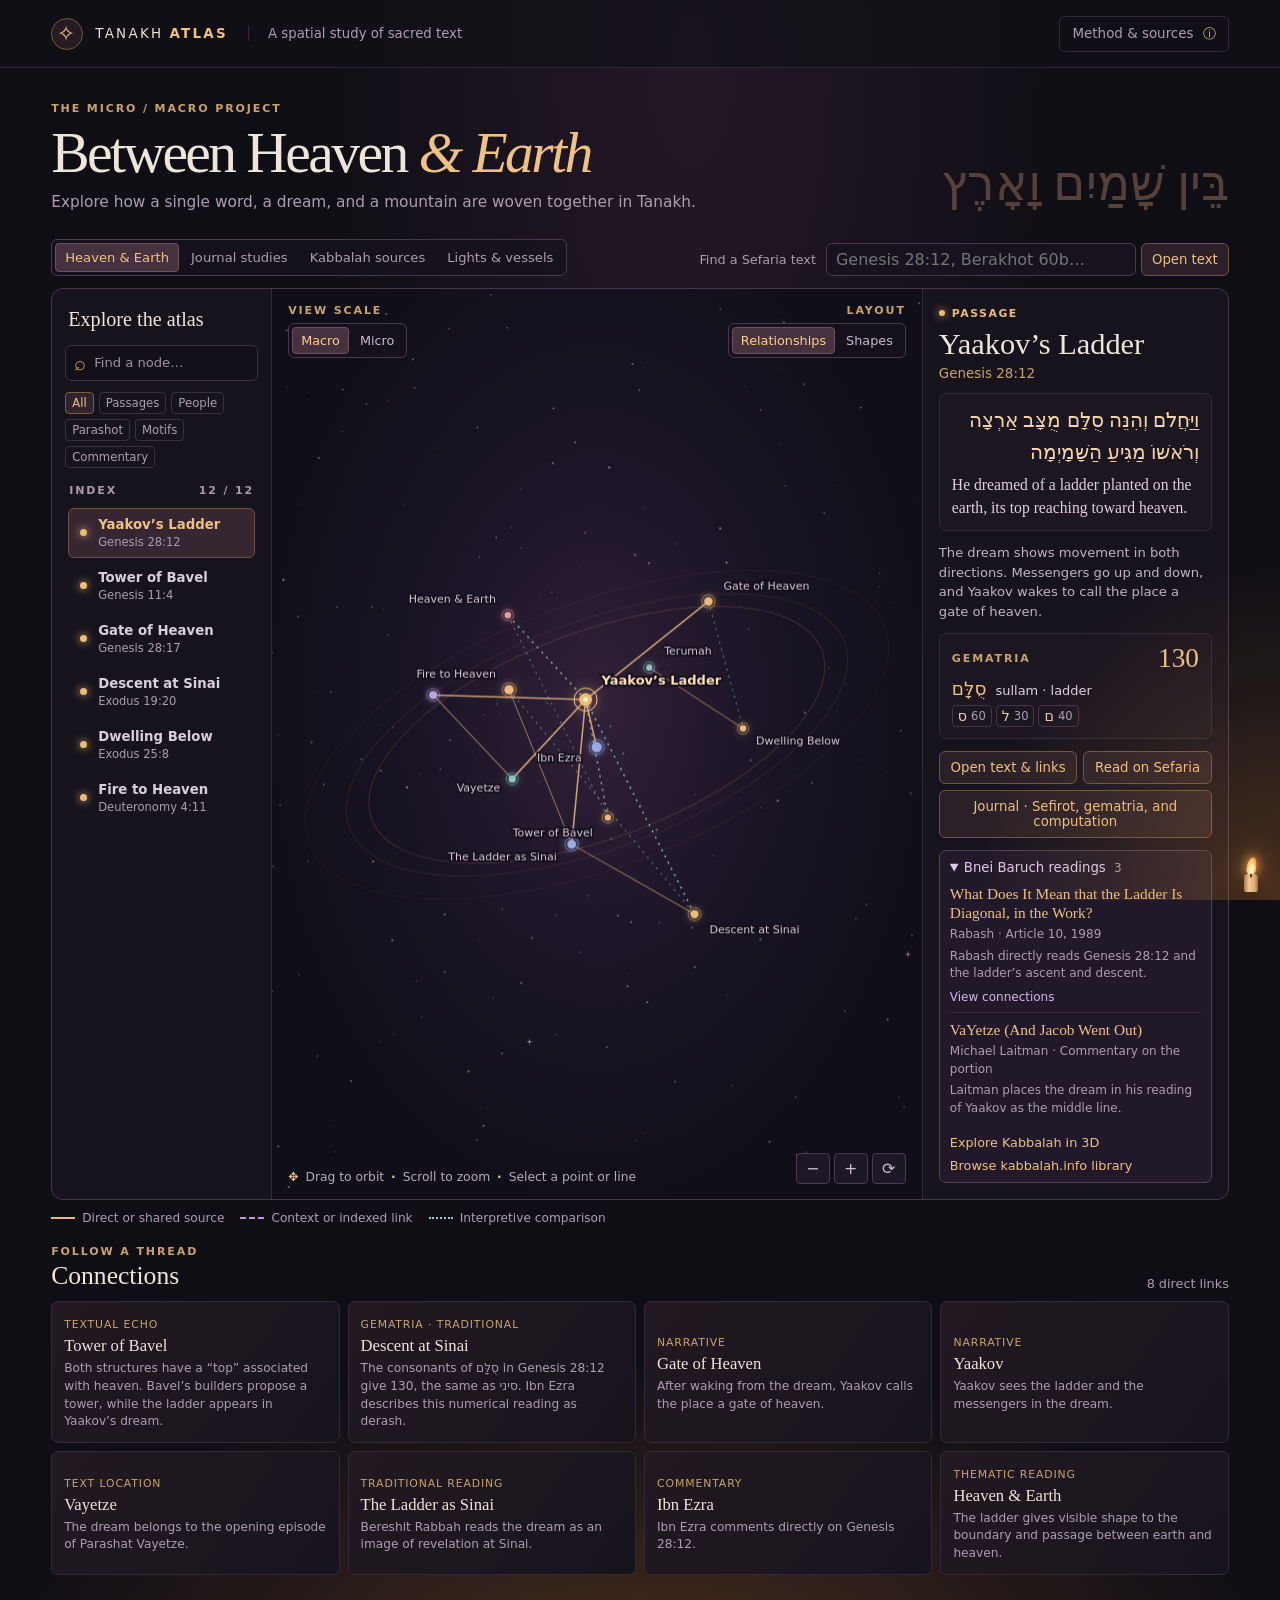
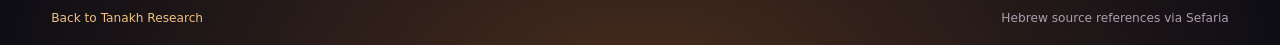
==== commit 70bce400: "Map textual relationships and model the order of lights and vessels" ====
--- a/docs/atlas/index.html
+++ b/docs/atlas/index.html
@@ -4,19 +4,19 @@
 <meta charset="utf-8"><meta name="viewport" content="width=device-width, initial-scale=1">
 <meta name="description" content="Explore Tanakh and Jewish source texts through an interactive, three-dimensional atlas.">
 <title>Tanakh Atlas</title>
-<link rel="stylesheet" href="atlas.css?v=4"><script src="data.js?v=4" defer></script><script src="journal.js?v=4" defer></script><script src="atlas.js?v=4" defer></script><script src="lineage-data.js?v=4" defer></script><script src="explorer.js?v=4" defer></script><script src="lineage.js?v=4" defer></script>
+<link rel="stylesheet" href="atlas.css?v=5"><script src="data.js?v=5" defer></script><script src="journal.js?v=5" defer></script><script src="relationships.js?v=5" defer></script><script src="atlas.js?v=5" defer></script><script src="lineage-data.js?v=5" defer></script><script src="explorer.js?v=5" defer></script><script src="lineage.js?v=5" defer></script><script src="sequence.js?v=5" defer></script>
   <link rel="stylesheet" href="../candlelight.css">
 </head>
 <body>
 <header class="top"><a class="brand" href="./"><span class="sigil" aria-hidden="true">✧</span> TANAKH <b>ATLAS</b></a><span class="brand-note">A spatial study of sacred text</span><button id="method" class="subtle" type="button">Method &amp; sources <span aria-hidden="true">ⓘ</span></button></header>
 <main>
-  <section class="intro"><div><div class="eyebrow">THE MICRO / MACRO PROJECT</div><h1 id="atlas-title">Between Heaven <i>&amp; Earth</i></h1><p id="atlas-intro">Explore how a single word, a dream, and a mountain are woven together in Tanakh.</p></div><span class="intro-hebrew" lang="he" dir="rtl" aria-hidden="true">בֵּין שָׁמַיִם וָאָרֶץ</span></section>
+  <section class="intro"><div><div class="eyebrow">THE MICRO / MACRO PROJECT</div><h1 id="atlas-title" tabindex="-1">Between Heaven <i>&amp; Earth</i></h1><p id="atlas-intro">Explore how a single word, a dream, and a mountain are woven together in Tanakh.</p></div><span class="intro-hebrew" lang="he" dir="rtl" aria-hidden="true">בֵּין שָׁמַיִם וָאָרֶץ</span></section>
   <div class="explore-bar">
-    <nav class="segments" aria-label="Atlas collections"><a href="./" id="curated-mode">Heaven &amp; Earth</a><a href="?view=journal" id="journal-mode">Journal studies</a><a href="?layer" id="lineage-mode">Kabbalah sources</a></nav>
+    <nav class="segments" aria-label="Atlas collections"><a href="./" id="curated-mode">Heaven &amp; Earth</a><a href="?view=journal" id="journal-mode">Journal studies</a><a href="?layer" id="lineage-mode">Kabbalah sources</a><a href="?view=sequence" id="sequence-mode">Lights &amp; vessels</a></nav>
     <form id="lookup" role="search"><label for="sefaria-query">Find a Sefaria text</label><div class="lookup-input"><input id="sefaria-query" name="ref" type="search" dir="auto" placeholder="Genesis 28:12, Berakhot 60b…" required maxlength="400"><button class="action">Open text</button></div></form>
   </div>
   <p id="lookup-status" role="status" hidden></p><div id="suggestions" hidden></div>
-  <section class="workbench" aria-label="Interactive atlas">
+  <section class="workbench" id="atlas-workbench" aria-label="Interactive atlas">
     <aside class="browser">
       <h2>Explore the atlas</h2>
       <label class="search"><span aria-hidden="true">⌕</span><input id="search" type="search" placeholder="Find a node…" aria-label="Find a node"></label>
@@ -25,16 +25,31 @@
       <div id="node-list" class="node-list"></div>
     </aside>
     <section class="scene" aria-label="Three-dimensional model">
-      <div class="scene-top"><div><div class="eyebrow">VIEW SCALE</div><div class="segments" id="scales" aria-label="View scale"><button data-scale="macro" aria-pressed="true">Macro</button><button data-scale="micro" aria-pressed="false">Micro</button></div></div><div class="geometry"><div class="eyebrow">GEOMETRY</div><div class="segments" id="shapes" aria-label="Geometry"><button data-shape="sphere" aria-pressed="true" title="Sphere" aria-label="Sphere">◎</button><button data-shape="diamond" aria-pressed="false" title="Octahedron" aria-label="Octahedron">◇</button><button data-shape="helix" aria-pressed="false" title="Helix" aria-label="Helix">∿</button></div></div></div>
+      <div class="scene-top"><div><div class="eyebrow">VIEW SCALE</div><div class="segments" id="scales" aria-label="View scale"><button data-scale="macro" aria-pressed="true">Macro</button><button data-scale="micro" aria-pressed="false">Micro</button></div></div><div class="layout-controls"><div class="eyebrow">LAYOUT</div><div class="segments" id="layouts" aria-label="Layout"><button data-layout="relationships" aria-pressed="true">Relationships</button><button data-layout="shapes" aria-pressed="false">Shapes</button></div></div><div class="geometry" id="geometry" hidden><div class="eyebrow">SHAPE</div><div class="segments" id="shapes" aria-label="Geometry"><button data-shape="sphere" aria-pressed="true" title="Sphere" aria-label="Sphere">◎</button><button data-shape="diamond" aria-pressed="false" title="Octahedron" aria-label="Octahedron">◇</button><button data-shape="helix" aria-pressed="false" title="Helix" aria-label="Helix">∿</button></div></div></div>
       <canvas id="universe" tabindex="0" aria-label="Rotatable 3D atlas. Drag to rotate, scroll to zoom, or use arrow keys and plus and minus. Select a node in the index or in the model."></canvas>
       <div id="media-preview" hidden></div>
-      <div class="scene-bottom"><p><span aria-hidden="true">✥</span> Drag to orbit <b>·</b> Scroll to zoom <b>·</b> Select a point</p><div class="camera" aria-label="Camera controls"><button id="minus" aria-label="Zoom out">−</button><button id="plus" aria-label="Zoom in">+</button><button id="reset" aria-label="Reset camera" title="Reset camera">⟳</button></div></div>
+      <div class="scene-bottom"><p><span aria-hidden="true">✥</span> Drag to orbit <b>·</b> Scroll to zoom <b>·</b> Select a point or line</p><div class="camera" aria-label="Camera controls"><button id="minus" aria-label="Zoom out">−</button><button id="plus" aria-label="Zoom in">+</button><button id="reset" aria-label="Reset camera" title="Reset camera">⟳</button></div></div>
     </section>
     <aside class="inspector" aria-label="Selected node details" id="inspector"></aside>
   </section>
-  <section class="connections" aria-labelledby="links-heading"><div class="connections-head"><div><div class="eyebrow">FOLLOW A THREAD</div><h2 id="links-heading">Connections</h2></div><span id="edge-count"></span></div><div id="edges" class="edge-list"></div><nav id="link-pages" aria-label="Connection pages" hidden></nav></section>
+  <div id="relationship-key" class="relationship-key"><span><i class="direct"></i>Direct or shared source</span><span><i class="context"></i>Context or indexed link</span><span><i class="reading"></i>Interpretive comparison</span></div>
+  <section class="connections" id="atlas-connections" aria-labelledby="links-heading"><div class="connections-head"><div><div class="eyebrow">FOLLOW A THREAD</div><h2 id="links-heading">Connections</h2></div><span id="edge-count"></span></div><div id="edges" class="edge-list"></div><nav id="link-pages" aria-label="Connection pages" hidden></nav></section>
+  <section id="sequence" class="sequence" aria-label="Order of lights and vessels" hidden>
+    <div class="sequence-orders">
+      <div><h2>Vessels form in this order</h2><p>Keter · Hochma · Bina · Tifferet · Malchut</p></div>
+      <div><h2>Lights enter in this order</h2><p>Nefesh · Ruach · Neshama · Haya · Yechida</p></div>
+    </div>
+    <div class="sequence-body">
+      <div class="segments" id="sequence-stages" role="group" aria-label="Stage of formation"></div>
+      <p id="sequence-status" aria-live="polite"></p>
+      <table><caption>Where the lights are clothed at this stage</caption><thead><tr><th scope="col">Vessel</th><th scope="col">Light</th><th scope="col">Change</th></tr></thead><tbody id="sequence-table"></tbody></table>
+      <p class="sequence-note">Rows show vessel order. Change the stage to see where each light is clothed. The newly entering light always starts in Keter.</p>
+      <div class="connection-actions"><a class="source-link" href="https://www.kabbalah.info/en/preface-to-the-wisdom-of-kabbalah-5/" target="_blank" rel="noopener noreferrer">Read §§24–25 on kabbalah.info</a><a class="action" href="?layer=term-soul">Explore the lights of the soul</a></div>
+    </div>
+  </section>
 </main>
 <footer><a href="../">Back to Tanakh Research</a><span>Hebrew source references via Sefaria</span></footer>
-<dialog id="guide"><div class="dialog-top"><h2>Method &amp; sources</h2><form method="dialog"><button aria-label="Close">×</button></form></div><p>This first atlas follows images of heaven and earth from Yaakov’s dream to Bavel, Sinai, and the Mishkan. It includes Torah passages, a person, parashot, motifs, and rabbinic readings. The source pane gives the reference, a Hebrew excerpt when available, the English sense, and a link to Sefaria.</p><dl><dt>Macro</dt><dd>The overview of the current collection. Journal studies reveal their citations in Micro view. Sefaria displays connections in batches.</dd><dt>Micro</dt><dd>The selected node and its direct neighbors. Following a link brings the new node’s neighborhood into view.</dd><dt>Geometry</dt><dd>Sphere, octahedron, and helix are three layouts for the same graph. Spatial proximity follows the layout. The labeled links carry the textual or interpretive relationships.</dd><dt>Gematria</dt><dd>Standard values (mispar hechrechi), with final letters valued like their ordinary forms. Vowel points, accents, punctuation, and spaces are ignored. Values apply to the specific Hebrew spelling shown. Numeric equality can be the basis of a derash, as with the ladder and Sinai.</dd><dt>Bnei Baruch readings</dt><dd>Readings appear with author and locator. A comparison in the atlas can place two texts beside each other even when the lineage source does not discuss the passage directly.</dd><dt>Relationship labels</dt><dd>Text and narrative links come from the passages. Traditional links point to a named Jewish source. Thematic links represent a reading proposed by this atlas. Journal citations show where an article cites a source. In the Sefaria reader, relationship labels and source anchors come from Sefaria’s Links API.</dd></dl><form method="dialog"><button class="action">Return to atlas</button></form></dialog>
+<dialog id="connection-dialog" aria-labelledby="connection-title"><div class="dialog-top"><h2 id="connection-title">Connection</h2><form method="dialog"><button aria-label="Close connection">×</button></form></div><div id="connection-detail"></div></dialog>
+<dialog id="guide"><div class="dialog-top"><h2>Method &amp; sources</h2><form method="dialog"><button aria-label="Close">×</button></form></div><p>This first atlas follows images of heaven and earth from Yaakov’s dream to Bavel, Sinai, and the Mishkan. It includes Torah passages, a person, parashot, motifs, and rabbinic readings. The source pane gives the reference, a Hebrew excerpt when available, the English sense, and a link to Sefaria.</p><dl><dt>Macro</dt><dd>The overview of the current collection. Journal studies reveal their citations in Micro view. Sefaria displays connections in batches.</dd><dt>Micro</dt><dd>The selected node and its direct neighbors. Following a link brings the new node’s neighborhood into view.</dd><dt>Relationships</dt><dd>Linked nodes attract and all nodes repel. Direct and shared sources use the shortest, strongest springs, followed by context links and interpretive comparisons. The whole graph affects each distance. Heights, directions, and node sizes carry no rank or spiritual value. In Shapes, the sphere, octahedron, and helix arrange the same nodes without the relationship forces.</dd><dt>Gematria</dt><dd>Standard values (mispar hechrechi), with final letters valued like their ordinary forms. Vowel points, accents, punctuation, and spaces are ignored. Values apply to the specific Hebrew spelling shown. Numeric equality can be the basis of a derash, as with the ladder and Sinai.</dd><dt>Bnei Baruch readings</dt><dd>Readings appear with author and locator. A comparison in the atlas can place two texts beside each other even when the lineage source does not discuss the passage directly.</dd><dt>Relationship labels</dt><dd>Text and narrative links come from the passages. Traditional links point to a named Jewish source. Thematic links represent a reading proposed by this atlas. Journal citations show where an article cites a source. In the Sefaria reader, relationship labels and source anchors come from Sefaria’s Links API.</dd></dl><form method="dialog"><button class="action">Return to atlas</button></form></dialog>
   <div class="candlelight" aria-hidden="true"></div>
 </body></html>
--- a/docs/atlas/atlas.css
+++ b/docs/atlas/atlas.css
@@ -146,3 +146,30 @@
 .lineage-shelf small,.lineage-shelf p {display:block;color:var(--muted);font-size:.75rem;line-height:1.45;margin:4px 0}
 .lineage-map-link,.lineage-library {display:block;margin:8px 0 0;font-size:.8rem}
 .lineage-shelf .lineage-node-link {color:#d8b5eb;font:inherit;font-size:.75rem}
+.layout-controls,.geometry {text-align:right}
+.scene-top {gap:6px;align-items:end;flex-wrap:wrap}
+.relationship-key {display:flex;gap:.55rem 1rem;flex-wrap:wrap;padding:11px 0 0;color:var(--muted);font-size:.76rem}
+.relationship-key span {display:inline-flex;gap:7px;align-items:center}
+.relationship-key i {width:24px;border-top:2px solid #e7b77d}
+.relationship-key .context {border-top:2px dashed #ba9bdc}
+.relationship-key .reading {border-top:2px dotted #9ac7bf}
+.connection-endpoints {color:var(--gold);margin-bottom:10px}
+#connection-detail h3 {margin:14px 0 5px;font-size:1rem}
+.connection-actions {display:flex;flex-wrap:wrap;gap:6px}
+.connection-actions .source-link {margin-top:0}
+.sequence {max-width:825px;margin:auto;padding:1px 0 18px}
+.sequence-orders {display:grid;grid-template-columns:1fr 1fr;gap:10px;margin-bottom:10px}
+.sequence-orders > div,.sequence-body {border:1px solid var(--line);background:#211828;border-radius:10px;padding:clamp(12px,3vw,22px)}
+.sequence-orders h2 {font-size:1.15rem;margin-bottom:5px;color:var(--gold)}
+.sequence-orders p,.sequence-note {color:var(--muted);line-height:1.5}
+.sequence #sequence-stages {display:flex;flex-wrap:wrap;margin:0 0 12px}
+.sequence #sequence-status {min-height:3.2em;color:var(--ink);line-height:1.5}
+.sequence table {border-collapse:collapse;width:100%;margin:12px 0}
+.sequence caption {text-align:left;color:var(--gold);padding:0 0 6px;font-size:.9rem}
+.sequence th,.sequence td {text-align:left;padding:9px 8px;border-top:1px solid var(--line)}
+.sequence tbody th {font-family:Georgia,serif;font-weight:400;color:var(--gold)}
+.sequence tr.occupied td:nth-child(2) {color:#c9ded4;background:#293239}
+.sequence tr.unformed {color:var(--muted)}
+.sequence tr.unformed th {color:var(--muted)}
+.sequence-note {margin:8px 0 12px;font-size:.86rem}
+@media(max-width:440px) {.sequence-orders{grid-template-columns:1fr}.sequence th,.sequence td{padding-inline:5px}.sequence table{font-size:.89rem}}
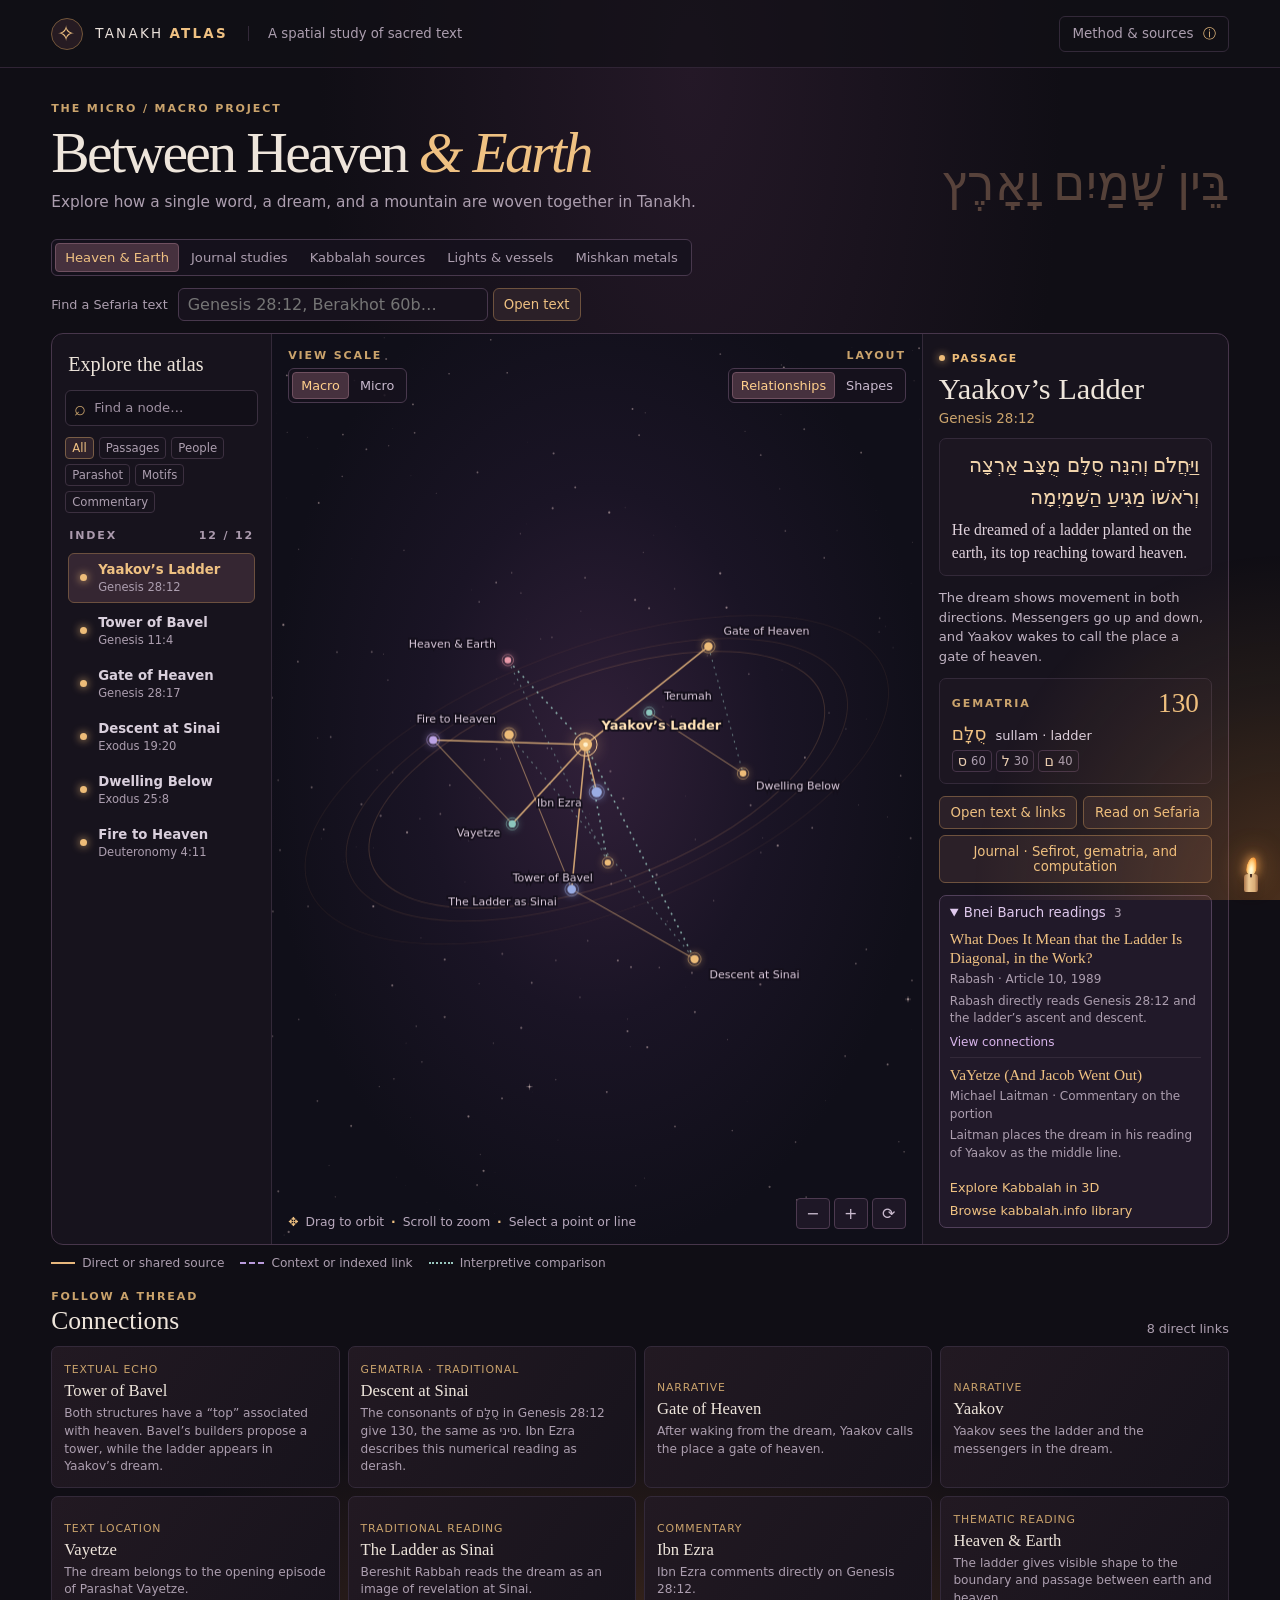
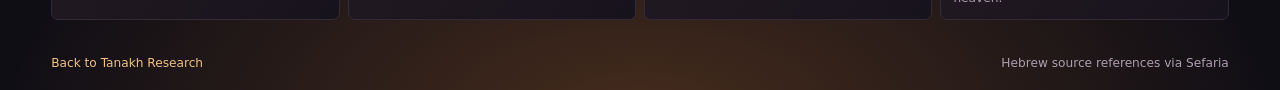
==== commit 91f3d778: "Add the Mishkan metals collection to Tanakh Atlas" ====
--- a/docs/atlas/index.html
+++ b/docs/atlas/index.html
@@ -4,7 +4,7 @@
 <meta charset="utf-8"><meta name="viewport" content="width=device-width, initial-scale=1">
 <meta name="description" content="Explore Tanakh and Jewish source texts through an interactive, three-dimensional atlas.">
 <title>Tanakh Atlas</title>
-<link rel="stylesheet" href="atlas.css?v=5"><script src="data.js?v=5" defer></script><script src="journal.js?v=5" defer></script><script src="relationships.js?v=5" defer></script><script src="atlas.js?v=5" defer></script><script src="lineage-data.js?v=5" defer></script><script src="explorer.js?v=5" defer></script><script src="lineage.js?v=5" defer></script><script src="sequence.js?v=5" defer></script>
+<link rel="stylesheet" href="atlas.css?v=5"><script src="data.js?v=6" defer></script><script src="journal.js?v=5" defer></script><script src="relationships.js?v=5" defer></script><script src="atlas.js?v=5" defer></script><script src="lineage-data.js?v=6" defer></script><script src="explorer.js?v=6" defer></script><script src="lineage.js?v=5" defer></script><script src="sequence.js?v=5" defer></script><script src="metals.js?v=1" defer></script>
   <link rel="stylesheet" href="../candlelight.css">
 </head>
 <body>
@@ -12,7 +12,7 @@
 <main>
   <section class="intro"><div><div class="eyebrow">THE MICRO / MACRO PROJECT</div><h1 id="atlas-title" tabindex="-1">Between Heaven <i>&amp; Earth</i></h1><p id="atlas-intro">Explore how a single word, a dream, and a mountain are woven together in Tanakh.</p></div><span class="intro-hebrew" lang="he" dir="rtl" aria-hidden="true">בֵּין שָׁמַיִם וָאָרֶץ</span></section>
   <div class="explore-bar">
-    <nav class="segments" aria-label="Atlas collections"><a href="./" id="curated-mode">Heaven &amp; Earth</a><a href="?view=journal" id="journal-mode">Journal studies</a><a href="?layer" id="lineage-mode">Kabbalah sources</a><a href="?view=sequence" id="sequence-mode">Lights &amp; vessels</a></nav>
+    <nav class="segments" aria-label="Atlas collections"><a href="./" id="curated-mode">Heaven &amp; Earth</a><a href="?view=journal" id="journal-mode">Journal studies</a><a href="?layer" id="lineage-mode">Kabbalah sources</a><a href="?view=sequence" id="sequence-mode">Lights &amp; vessels</a><a href="?view=metals" id="metals-mode">Mishkan metals</a></nav>
     <form id="lookup" role="search"><label for="sefaria-query">Find a Sefaria text</label><div class="lookup-input"><input id="sefaria-query" name="ref" type="search" dir="auto" placeholder="Genesis 28:12, Berakhot 60b…" required maxlength="400"><button class="action">Open text</button></div></form>
   </div>
   <p id="lookup-status" role="status" hidden></p><div id="suggestions" hidden></div>
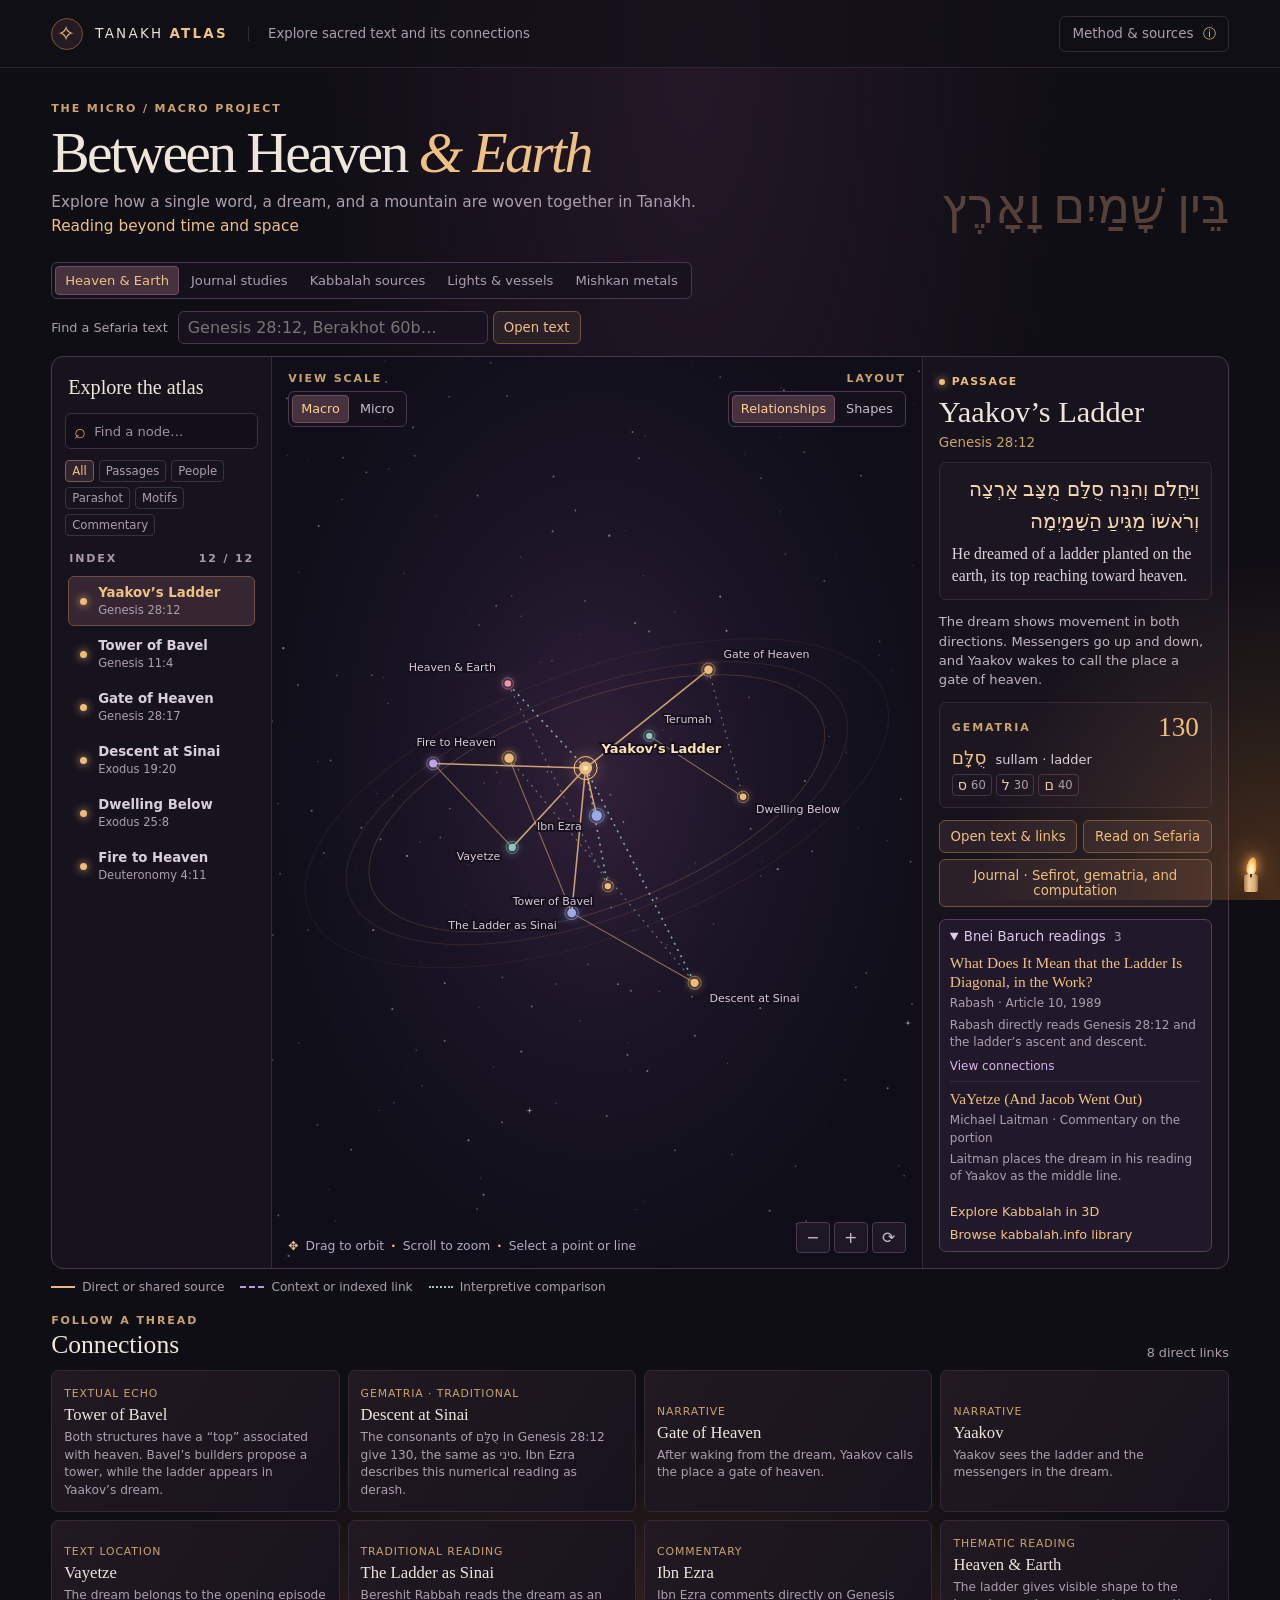
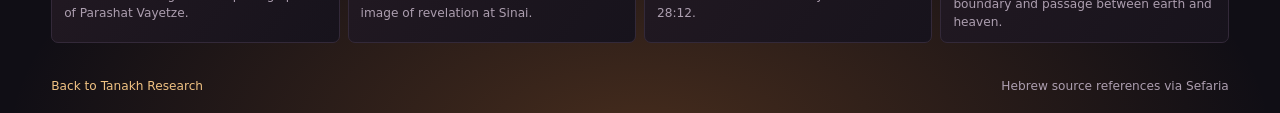
==== commit 0298aa04: "Make the spiritual reading of Tanakh a guiding principle" ====
--- a/docs/atlas/index.html
+++ b/docs/atlas/index.html
@@ -8,9 +8,9 @@
   <link rel="stylesheet" href="../candlelight.css">
 </head>
 <body>
-<header class="top"><a class="brand" href="./"><span class="sigil" aria-hidden="true">✧</span> TANAKH <b>ATLAS</b></a><span class="brand-note">A spatial study of sacred text</span><button id="method" class="subtle" type="button">Method &amp; sources <span aria-hidden="true">ⓘ</span></button></header>
+<header class="top"><a class="brand" href="./"><span class="sigil" aria-hidden="true">✧</span> TANAKH <b>ATLAS</b></a><span class="brand-note">Explore sacred text and its connections</span><button id="method" class="subtle" type="button">Method &amp; sources <span aria-hidden="true">ⓘ</span></button></header>
 <main>
-  <section class="intro"><div><div class="eyebrow">THE MICRO / MACRO PROJECT</div><h1 id="atlas-title" tabindex="-1">Between Heaven <i>&amp; Earth</i></h1><p id="atlas-intro">Explore how a single word, a dream, and a mountain are woven together in Tanakh.</p></div><span class="intro-hebrew" lang="he" dir="rtl" aria-hidden="true">בֵּין שָׁמַיִם וָאָרֶץ</span></section>
+  <section class="intro"><div><div class="eyebrow">THE MICRO / MACRO PROJECT</div><h1 id="atlas-title" tabindex="-1">Between Heaven <i>&amp; Earth</i></h1><p id="atlas-intro">Explore how a single word, a dream, and a mountain are woven together in Tanakh.</p><p><a href="../#spiritual-reading">Reading beyond time and space</a></p></div><span class="intro-hebrew" lang="he" dir="rtl" aria-hidden="true">בֵּין שָׁמַיִם וָאָרֶץ</span></section>
   <div class="explore-bar">
     <nav class="segments" aria-label="Atlas collections"><a href="./" id="curated-mode">Heaven &amp; Earth</a><a href="?view=journal" id="journal-mode">Journal studies</a><a href="?layer" id="lineage-mode">Kabbalah sources</a><a href="?view=sequence" id="sequence-mode">Lights &amp; vessels</a><a href="?view=metals" id="metals-mode">Mishkan metals</a></nav>
     <form id="lookup" role="search"><label for="sefaria-query">Find a Sefaria text</label><div class="lookup-input"><input id="sefaria-query" name="ref" type="search" dir="auto" placeholder="Genesis 28:12, Berakhot 60b…" required maxlength="400"><button class="action">Open text</button></div></form>
@@ -50,6 +50,6 @@
 </main>
 <footer><a href="../">Back to Tanakh Research</a><span>Hebrew source references via Sefaria</span></footer>
 <dialog id="connection-dialog" aria-labelledby="connection-title"><div class="dialog-top"><h2 id="connection-title">Connection</h2><form method="dialog"><button aria-label="Close connection">×</button></form></div><div id="connection-detail"></div></dialog>
-<dialog id="guide"><div class="dialog-top"><h2>Method &amp; sources</h2><form method="dialog"><button aria-label="Close">×</button></form></div><p>This first atlas follows images of heaven and earth from Yaakov’s dream to Bavel, Sinai, and the Mishkan. It includes Torah passages, a person, parashot, motifs, and rabbinic readings. The source pane gives the reference, a Hebrew excerpt when available, the English sense, and a link to Sefaria.</p><dl><dt>Macro</dt><dd>The overview of the current collection. Journal studies reveal their citations in Micro view. Sefaria displays connections in batches.</dd><dt>Micro</dt><dd>The selected node and its direct neighbors. Following a link brings the new node’s neighborhood into view.</dd><dt>Relationships</dt><dd>Linked nodes attract and all nodes repel. Direct and shared sources use the shortest, strongest springs, followed by context links and interpretive comparisons. The whole graph affects each distance. Heights, directions, and node sizes carry no rank or spiritual value. In Shapes, the sphere, octahedron, and helix arrange the same nodes without the relationship forces.</dd><dt>Gematria</dt><dd>Standard values (mispar hechrechi), with final letters valued like their ordinary forms. Vowel points, accents, punctuation, and spaces are ignored. Values apply to the specific Hebrew spelling shown. Numeric equality can be the basis of a derash, as with the ladder and Sinai.</dd><dt>Bnei Baruch readings</dt><dd>Readings appear with author and locator. A comparison in the atlas can place two texts beside each other even when the lineage source does not discuss the passage directly.</dd><dt>Relationship labels</dt><dd>Text and narrative links come from the passages. Traditional links point to a named Jewish source. Thematic links represent a reading proposed by this atlas. Journal citations show where an article cites a source. In the Sefaria reader, relationship labels and source anchors come from Sefaria’s Links API.</dd></dl><form method="dialog"><button class="action">Return to atlas</button></form></dialog>
+<dialog id="guide"><div class="dialog-top"><h2>Method &amp; sources</h2><form method="dialog"><button aria-label="Close">×</button></form></div><p>This first atlas follows images of heaven and earth from Yaakov’s dream to Bavel, Sinai, and the Mishkan. It includes Torah passages, a person, parashot, motifs, and rabbinic readings. The source pane gives the reference, a Hebrew excerpt when available, the English sense, and a link to Sefaria.</p><dl><dt>Reading beyond time and space</dt><dd>In the reading taught by Michael Laitman and Bnei Baruch, names from <em>Olam HaZeh</em> point to spiritual roots. Set aside physical time and space and trace relationships between spiritual objects and changes of state. The 3D layout helps you navigate the sources. <a href="../#spiritual-reading">Read the project’s guiding principle</a>.</dd><dt>Macro</dt><dd>The overview of the current collection. Journal studies reveal their citations in Micro view. Sefaria displays connections in batches.</dd><dt>Micro</dt><dd>The selected node and its direct neighbors. Following a link brings the new node’s neighborhood into view.</dd><dt>Relationships</dt><dd>Linked nodes attract and all nodes repel. Direct and shared sources use the shortest, strongest springs, followed by context links and interpretive comparisons. The whole graph affects each distance. Heights, directions, and node sizes carry no rank or spiritual value. In Shapes, the sphere, octahedron, and helix arrange the same nodes without the relationship forces.</dd><dt>Gematria</dt><dd>Standard values (mispar hechrechi), with final letters valued like their ordinary forms. Vowel points, accents, punctuation, and spaces are ignored. Values apply to the specific Hebrew spelling shown. Numeric equality can be the basis of a derash, as with the ladder and Sinai.</dd><dt>Bnei Baruch readings</dt><dd>Readings appear with author and locator. A comparison in the atlas can place two texts beside each other even when the lineage source does not discuss the passage directly.</dd><dt>Relationship labels</dt><dd>Text and narrative links come from the passages. Traditional links point to a named Jewish source. Thematic links represent a reading proposed by this atlas. Journal citations show where an article cites a source. In the Sefaria reader, relationship labels and source anchors come from Sefaria’s Links API.</dd></dl><form method="dialog"><button class="action">Return to atlas</button></form></dialog>
   <div class="candlelight" aria-hidden="true"></div>
 </body></html>
